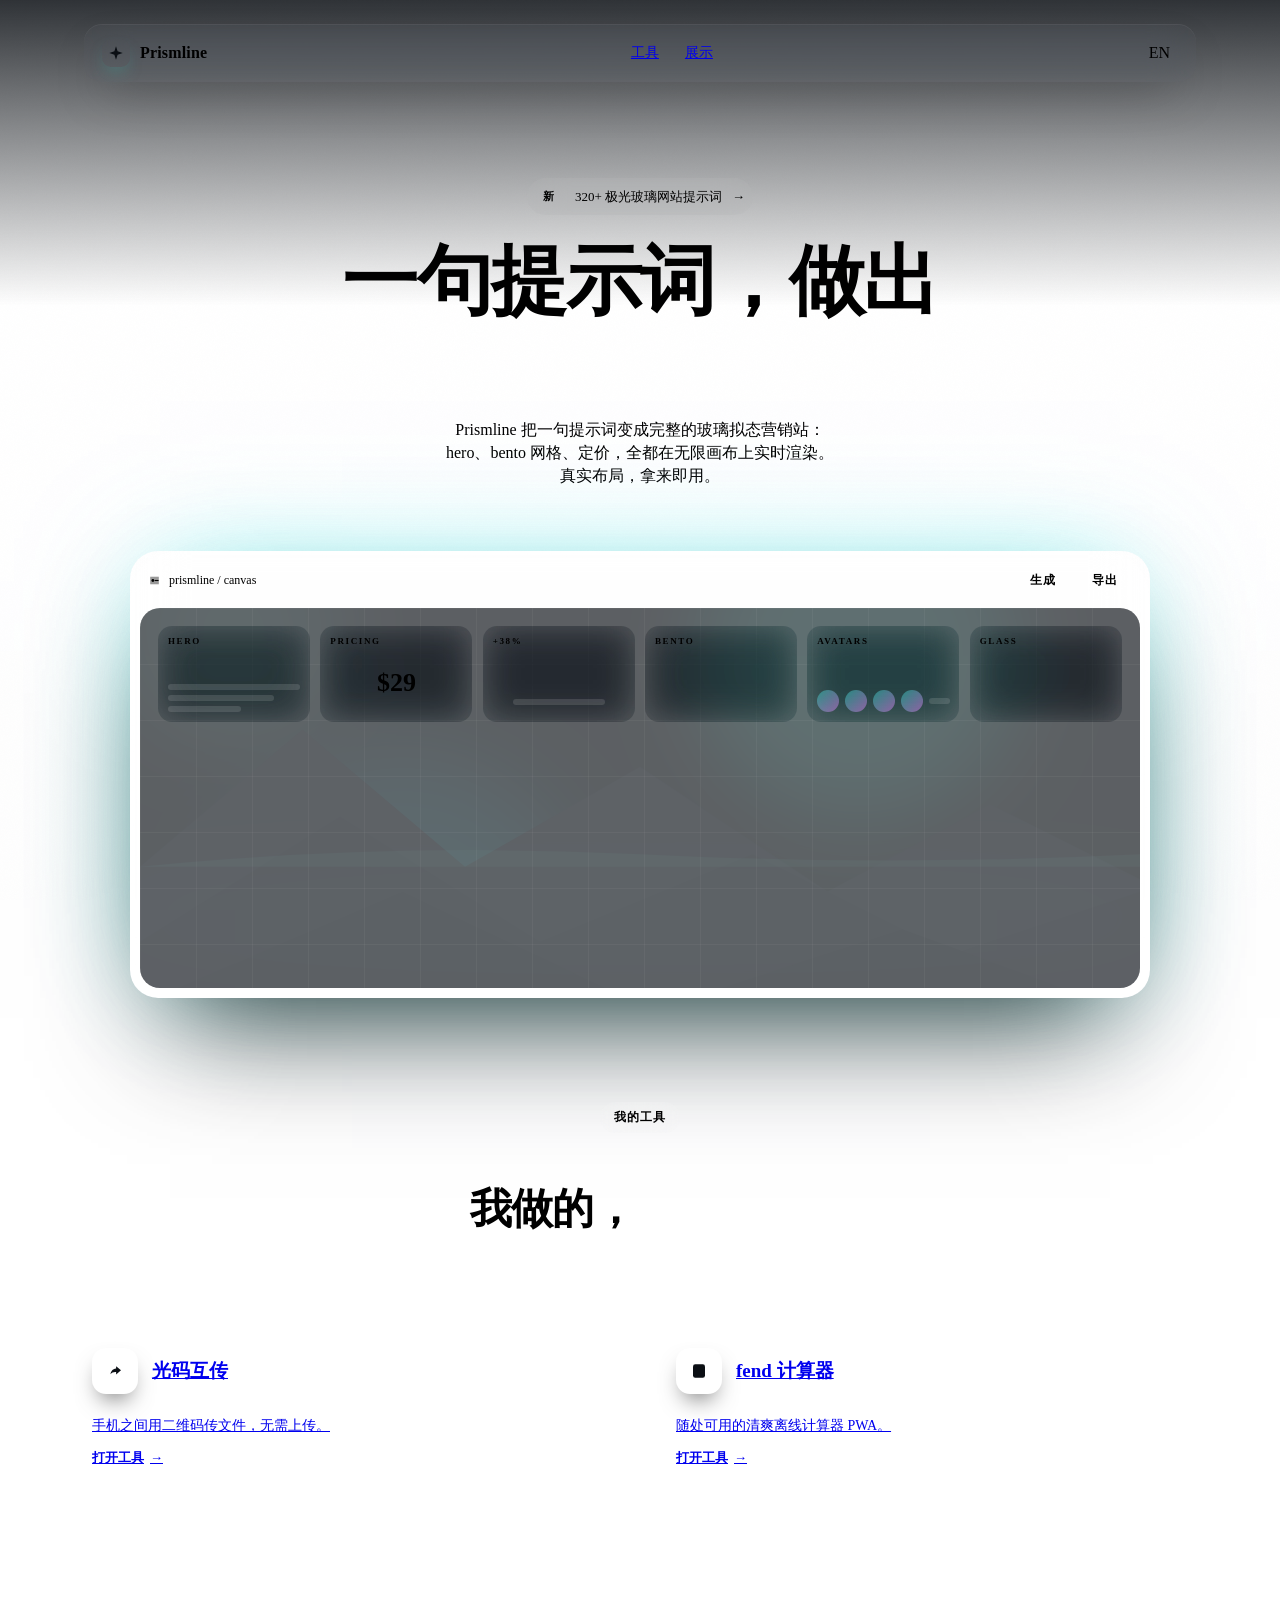
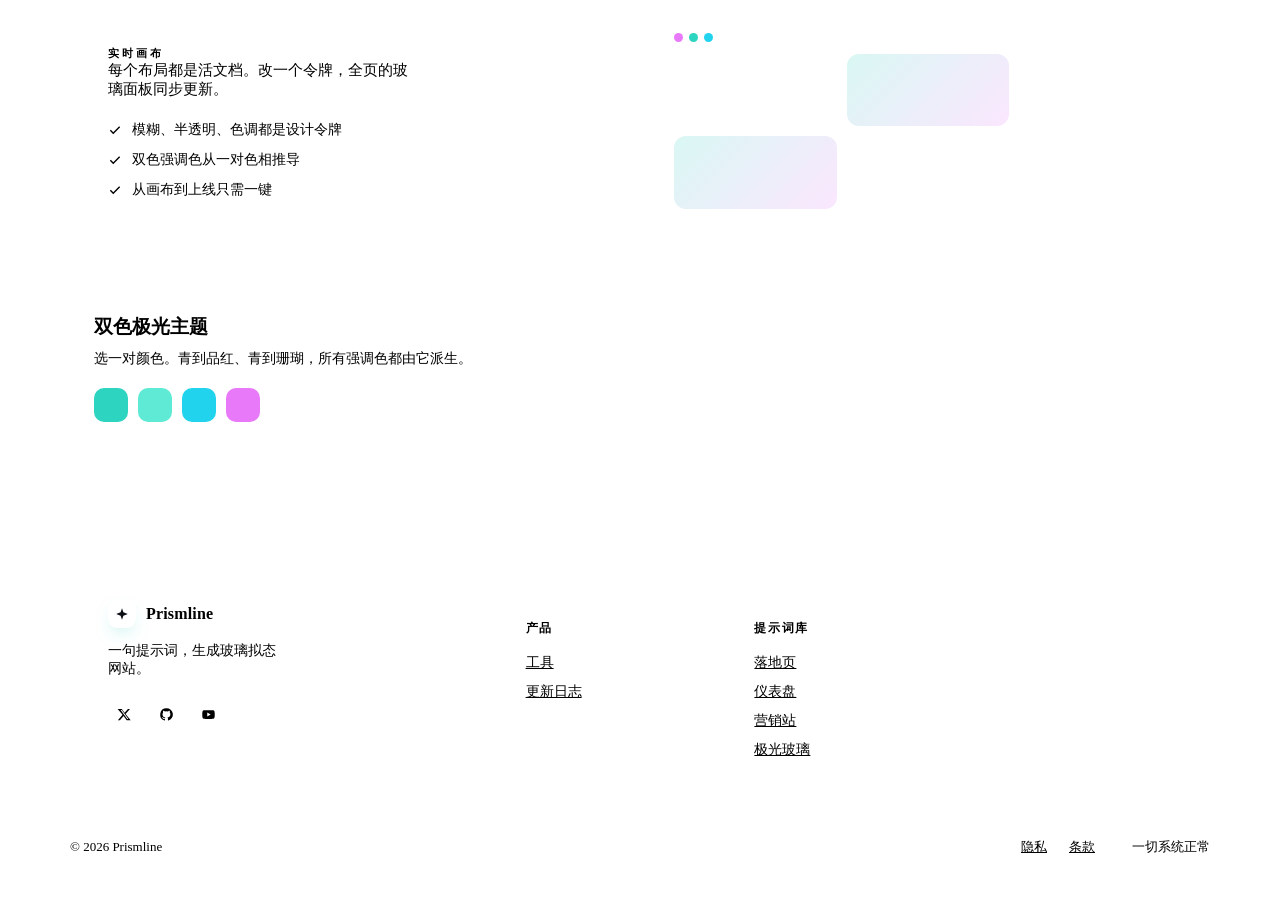
==== index.html @ 40ba6cec "refactor: remove features grid, logo strip, bento headline + 'from idea to deploy' card, footer comp" ====
<!doctype html>
<html lang="zh-CN">
<head>
  <meta charset="utf-8">
  <meta name="viewport" content="width=device-width, initial-scale=1">
  <meta name="description" content="Prismline — a premium dark aurora-glass SaaS marketing site. Ship a SaaS site that looks designed, not generated.">
  <meta name="theme-color" content="#0b0f14">
  <title>Prismline</title>
  <link rel="preconnect" href="https://fonts.googleapis.com">
  <link rel="preconnect" href="https://fonts.gstatic.com" crossorigin>
  <link href="https://fonts.googleapis.com/css2?family=Space+Grotesk:wght@400..700&family=Inter:wght@400..700&display=swap" rel="stylesheet">
  <link rel="stylesheet" href="style.css">
</head>
<body>
  <!-- 背景层：aurora 光斑 + 网格纹理 + 噪点 + 顶部渐隐 -->
  <div class="bg" aria-hidden="true">
    <div class="blob blob-a"></div>
    <div class="blob blob-b"></div>
    <div class="blob blob-c"></div>
    <div class="blob blob-d"></div>
    <div class="blob blob-e"></div>
    <div class="blob blob-f"></div>
    <div class="grid-tex"></div>
    <div class="noise"></div>
    <div class="vignette"></div>
  </div>

  <!-- ============ 顶部导航：悬浮玻璃胶囊 ============ -->
  <header class="nav-wrap">
    <div class="nav">
      <div class="nav-left">
        <span class="logo-tile" aria-hidden="true">
          <svg viewBox="0 0 24 24" width="16" height="16" fill="#0b0f14"><path d="M12 2l2.4 7.2L22 12l-7.6 2.8L12 22l-2.4-7.2L2 12l7.6-2.8z"/></svg>
        </span>
        <span class="wordmark">Prismline</span>
      </div>
      <nav class="nav-links" aria-label="Primary">
        <a href="#tools" data-i18n="nav.tools">Tools</a>
        <a href="#bento" data-i18n="nav.showcase">Showcase</a>
      </nav>
      <div class="nav-right">
        <button type="button" class="lang-btn" id="lang-btn" aria-label="Switch language">中文</button>
      </div>
    </div>
  </header>

  <main>
    <!-- ============ Hero ============ -->
    <section class="hero">
      <div class="badge">
        <span class="badge-new" data-i18n="hero.badgeNew">NEW</span>
        <span class="badge-text" data-i18n="hero.badgeText">320+ aurora-glass website prompts</span>
        <span class="badge-arrow">→</span>
      </div>
      <h1>
        <span data-i18n="hero.line1">Ship a SaaS site that</span>
        <span class="duo-text" data-i18n="hero.line2">looks designed, not generated</span>
      </h1>
      <p class="subhead">
        <span data-i18n="hero.sub1">Prismline turns one prompt into a full glassmorphic marketing site:</span>
        <span data-i18n="hero.sub2">hero, bento grid, pricing, and all, rendered live on an infinite canvas.</span>
        <span data-i18n="hero.sub3">Real layouts, ready to ship.</span>
      </p>
      <!-- Floating dashboard mockup -->
      <div class="mockup gradient-ring">
        <div class="mockup-bar">
          <span class="mockup-path">
            <svg viewBox="0 0 24 24" width="13" height="13" fill="currentColor" aria-hidden="true"><path d="M4 5h16v14H4z" opacity="0.4"/><circle cx="9" cy="12" r="2.6"/><path d="M12.5 12h7" stroke="currentColor" stroke-width="2"/></svg>
            prismline / canvas
          </span>
          <div class="mockup-actions">
            <span class="chip" data-i18n="mockup.generate">Generate</span>
            <span class="chip chip-accent" data-i18n="mockup.export">Export</span>
          </div>
        </div>
        <div class="mockup-canvas">
          <img id="canvas-img" src="assets/img/aurora-1.svg" alt="" aria-hidden="true">
          <div class="canvas-grid" aria-hidden="true"></div>
          <div class="tiles">
            <div class="tile"><span class="tile-tag">HERO</span><div class="tile-skel"><i></i><i></i><i></i></div></div>
            <div class="tile"><span class="tile-tag">PRICING</span><div class="tile-skel duo">$29</div></div>
            <div class="tile"><span class="tile-tag">+38%</span><div class="tile-skel metric"><b>+38%</b><i></i></div></div>
            <div class="tile"><span class="tile-tag">BENTO</span><div class="tile-skel bento"><i></i><i></i><i></i><i></i></div></div>
            <div class="tile tile-wide"><span class="tile-tag">AVATARS</span><div class="tile-skel avatars"><i></i><i></i><i></i><i></i><b></b></div></div>
            <div class="tile"><span class="tile-tag">GLASS</span><div class="tile-skel glass-chip"><i></i></div></div>
          </div>
        </div>
      </div>
    </section>

    <!-- ============ 我的工具 ============ -->
    <section class="tools" id="tools">
      <div class="section-head">
        <span class="chip chip-eyebrow" data-i18n="tools.badge">MY TOOLS</span>
        <h2><span data-i18n="tools.title">Made by me,</span> <span class="duo-text" data-i18n="tools.titleAccent">free to use</span></h2>
      </div>
      <div class="tool-grid">
        <a class="tool-card gradient-ring" href="https://tatsuhiroc.github.io/optical-transfer-pwa/" target="_blank" rel="noopener">
          <div class="tool-row">
            <span class="tool-icon tx" aria-hidden="true"><svg viewBox="0 0 24 24" width="18" height="18" fill="#0b0f14"><path d="M13.5 8.5v-3L20 11l-6.5 5.5v-3.2c-3.4-.3-5.8.8-7.5 3 .4-3.6 2.6-7.3 7.5-7.8z"/></svg></span>
            <h3 data-i18n="tool.tx.name">Optical Transfer</h3>
          </div>
          <p data-i18n="tool.tx.desc">Send files between phones via QR codes, no upload needed.</p>
          <span class="tool-link" data-i18n="tool.tx.link">Open the tool</span>
        </a>
        <a class="tool-card gradient-ring" href="https://tatsuhiroc.github.io/fend-offline/" target="_blank" rel="noopener">
          <div class="tool-row">
            <span class="tool-icon t2" aria-hidden="true"><svg viewBox="0 0 24 24" width="18" height="18" fill="#0b0f14"><rect x="4" y="3" width="16" height="18" rx="3"/><path d="M8 7h8M8 11h8M8 15h5"/></svg></span>
            <h3 data-i18n="tool.fend.name">fend Calculator</h3>
          </div>
          <p data-i18n="tool.fend.desc">A clean offline calculator PWA that works everywhere.</p>
          <span class="tool-link" data-i18n="tool.fend.link">Open the tool</span>
        </a>
        <!-- 预留工具位：复制 .tool-card 结构即可追加第 3、4 个工具 -->
      </div>
    </section>

    <!-- ============ Bento showcase ============ -->
    <section class="bento" id="bento">
      <div class="bento-main">
        <div class="bento-left">
          <span class="eyebrow" data-i18n="bento.eyebrow">Live canvas</span>
          <p data-i18n="bento.desc">Every layout is a living document. Edit a token, watch every glass panel across the page update in real time.</p>
          <ul class="check-list">
            <li><svg viewBox="0 0 24 24" width="14" height="14" fill="none" stroke="currentColor" stroke-width="2.4"><path d="M4 12.5l5 5L20 6.5"/></svg><span data-i18n="bento.c1">Frost, blur, and tint as design tokens</span></li>
            <li><svg viewBox="0 0 24 24" width="14" height="14" fill="none" stroke="currentColor" stroke-width="2.4"><path d="M4 12.5l5 5L20 6.5"/></svg><span data-i18n="bento.c2">Duotone accents derived from one hue pair</span></li>
            <li><svg viewBox="0 0 24 24" width="14" height="14" fill="none" stroke="currentColor" stroke-width="2.4"><path d="M4 12.5l5 5L20 6.5"/></svg><span data-i18n="bento.c3">One click from canvas to production</span></li>
          </ul>
        </div>
        <div class="bento-mini glass-strong">
          <div class="mini-bar"><span class="mini-dot" style="background:#e879f9"></span><span class="mini-dot" style="background:#2dd4bf"></span><span class="mini-dot" style="background:#22d3ee"></span></div>
          <div class="mini-grid">
            <div class="mini-tile"></div><div class="mini-tile duo-mini"></div><div class="mini-tile"></div>
            <div class="mini-tile duo-mini"></div><div class="mini-tile"></div><div class="mini-tile"></div>
          </div>
        </div>
      </div>
      <div class="bento-row">
        <div class="bento-card">
          <div class="b-card-glow g-a" aria-hidden="true"></div>
          <h4 data-i18n="bento.t1t">Duotone aurora themes</h4>
          <p data-i18n="bento.t1d">Pick a pair. Aqua to magenta, cyan to coral: every accent re-derives from it.</p>
          <div class="swatches" aria-hidden="true"><i style="background:#2dd4bf"></i><i style="background:#5eead4"></i><i style="background:#22d3ee"></i><i style="background:#e879f9"></i></div>
        </div>
      </div>
    </section>

  </main>

  <!-- ============ Footer ============ -->
  <footer class="site-footer">
    <div class="footer-grid">
      <div class="f-brand">
        <div class="f-brand-row">
          <span class="logo-tile" aria-hidden="true">
            <svg viewBox="0 0 24 24" width="14" height="14" fill="#0b0f14"><path d="M12 2l2.4 7.2L22 12l-7.6 2.8L12 22l-2.4-7.2L2 12l7.6-2.8z"/></svg>
          </span>
          <span class="wordmark">Prismline</span>
        </div>
        <p data-i18n="footer.desc">Glassmorphic sites, generated from a single prompt.</p>
        <div class="f-social" aria-label="Social">
          <a href="#" aria-label="X"><svg viewBox="0 0 24 24" width="15" height="15" fill="currentColor"><path d="M17.5 3h3.2l-7 8 8.2 10h-6.4l-5-6.6L4.6 21H1.4l7.5-8.6L1 3h6.6l4.5 6zM16.4 19.2h1.8L7.7 4.7H5.8z"/></svg></a>
          <a href="#" aria-label="GitHub"><svg viewBox="0 0 24 24" width="15" height="15" fill="currentColor"><path d="M12 2a10 10 0 0 0-3.2 19.5c.5.1.7-.2.7-.5v-1.8c-2.8.6-3.4-1.2-3.4-1.2-.5-1.2-1.1-1.5-1.1-1.5-.9-.6.1-.6.1-.6 1 .1 1.5 1 1.5 1 .9 1.6 2.4 1.1 3 .9.1-.7.4-1.1.6-1.4-2.2-.3-4.6-1.1-4.6-5 0-1.1.4-2 1-2.7-.1-.2-.4-1.2.1-2.6 0 0 .8-.3 2.7 1a9.4 9.4 0 0 1 5 0c1.9-1.3 2.7-1 2.7-1 .5 1.4.2 2.4.1 2.6.6.7 1 1.6 1 2.7 0 3.9-2.4 4.7-4.6 5 .4.3.7.9.7 1.9v2.8c0 .3.2.6.7.5A10 10 0 0 0 12 2z"/></svg></a>
          <a href="#" aria-label="YouTube"><svg viewBox="0 0 24 24" width="15" height="15" fill="currentColor"><path d="M21.6 7.2a2.6 2.6 0 0 0-1.8-1.9C18.2 5 12 5 12 5s-6.2 0-7.8.3A2.6 2.6 0 0 0 2.4 7.2 27 27 0 0 0 2 12c0 1.6.1 3.2.4 4.8a2.6 2.6 0 0 0 1.8 1.9c1.6.3 7.8.3 7.8.3s6.2 0 7.8-.3a2.6 2.6 0 0 0 1.8-1.9c.3-1.6.4-3.2.4-4.8s-.1-3.2-.4-4.8zM10 15.2V8.8l5.5 3.2z"/></svg></a>
        </div>
      </div>
      <div class="f-col">
        <h5 data-i18n="footer.p1">Product</h5>
        <a href="#tools" data-i18n="footer.p1c">Tools</a>
        <a href="#" data-i18n="footer.p1d">Changelog</a>
      </div>
      <div class="f-col">
        <h5 data-i18n="footer.p2">Library</h5>
        <a href="#" data-i18n="footer.p2a">Landing pages</a>
        <a href="#" data-i18n="footer.p2b">Dashboards</a>
        <a href="#" data-i18n="footer.p2c">Marketing sites</a>
        <a href="#" data-i18n="footer.p2d">Aurora glass</a>
      </div>
    </div>
    <div class="footer-bottom">
      <span data-i18n="footer.copy">© 2026 Prismline, Inc.</span>
      <div class="f-legal">
        <a href="#" data-i18n="footer.legal1">Privacy</a>
        <a href="#" data-i18n="footer.legal2">Terms</a>
        <span class="status"><i aria-hidden="true"></i><span data-i18n="footer.status">All systems normal</span></span>
      </div>
    </div>
  </footer>

  <script src="main.js"></script>
</body>
</html>
---- style.css ----
main, .site-footer { max-width: 1152px; margin: 0 auto; padding: 0 24px; }

/* ---------- background layers ---------- */
.bg {
  position: fixed;
  inset: 0;
  z-index: -2;
  overflow: hidden;
  background: var(--bg);
}
.blob {
  position: absolute;
  border-radius: 50%;
  filter: blur(90px);
  transition: background 0.8s ease;
}

.grid-tex {
  position: absolute;
  inset: 0;
  background-image:
    linear-gradient(rgba(255, 255, 255, 0.04) 1px, transparent 1px),
    linear-gradient(90deg, rgba(255, 255, 255, 0.04) 1px, transparent 1px);
  background-size: 56px 56px;
  -webkit-mask-image: radial-gradient(ellipse 90% 70% at 50% 0%, #000 25%, transparent 78%);
  mask-image: radial-gradient(ellipse 90% 70% at 50% 0%, #000 25%, transparent 78%);
}
.noise {
  position: absolute;
  inset: 0;
  opacity: 0.035;
  background-image: url("data:image/svg+xml,%3Csvg xmlns='http://www.w3.org/2000/svg' width='240' height='240'%3E%3Cfilter id='n'%3E%3CfeTurbulence type='fractalNoise' baseFrequency='0.9' numOctaves='2'/%3E%3C/filter%3E%3Crect width='240' height='240' filter='url(%23n)' opacity='0.6'/%3E%3C/svg%3E");
}
.vignette {
  position: absolute;
  inset: 0;
  background: linear-gradient(180deg, rgba(11, 15, 20, 0.85), transparent 34%);
}

/* ---------- shared: glass / duo-text / buttons / chips / ring ---------- */
.glass {
  background: var(--glass-bg);
  backdrop-filter: blur(18px) saturate(140%);
  -webkit-backdrop-filter: blur(18px) saturate(140%);
  border: 1px solid var(--line);
}
.duo-text {
  background: linear-gradient(100deg, var(--aqua) 0%, var(--aqua-soft) 35%, var(--magenta) 100%);
  -webkit-background-clip: text;
  background-clip: text;
  color: transparent;
}

.chip {
  display: inline-flex;
  align-items: center;
  gap: 6px;
  font-family: var(--font-display);
  font-size: 12px;
  font-weight: 600;
  letter-spacing: 0.08em;
  color: var(--white-65);
  padding: 7px 14px;
  border-radius: 99px;
  background: var(--glass-bg);
  backdrop-filter: blur(18px) saturate(140%);
  -webkit-backdrop-filter: blur(18px) saturate(140%);
  border: 1px solid var(--line);
  white-space: nowrap;
}

.eyebrow {
  font-family: var(--font-display);
  font-size: 11px;
  font-weight: 600;
  letter-spacing: 0.26em;
  text-transform: uppercase;
  color: var(--white-35);
  margin: 0 0 12px;
}

/* ---------- sticky pill nav ---------- */
.nav-wrap {
  position: sticky;
  top: 0;
  z-index: 50;
  display: flex;
  justify-content: center;
  padding: 16px 24px 0;
}
.nav {
  width: min(1080px, 100%);
  height: 58px;
  display: flex;
  align-items: center;
  justify-content: space-between;
  gap: 18px;
  padding: 0 14px 0 18px;
  border-radius: 18px;
  background: var(--glass-bg);
  backdrop-filter: blur(20px) saturate(150%);
  -webkit-backdrop-filter: blur(20px) saturate(150%);
  border: 1px solid var(--line);
  box-shadow: 0 20px 50px -24px rgba(0, 0, 0, 0.7), 0 1px 0 rgba(255, 255, 255, 0.06) inset;
}
.nav-left { display: flex; align-items: center; gap: 10px; }
.logo-tile {
  width: 28px;
  height: 28px;
  border-radius: 9px;
  display: inline-flex;
  align-items: center;
  justify-content: center;
  background: linear-gradient(135deg, var(--aqua), var(--magenta));
  box-shadow: 0 8px 18px -8px rgba(45, 212, 191, 0.6);
  flex: none;
}
.wordmark { font-family: var(--font-display); font-weight: 600; font-size: 16px; letter-spacing: 0.01em; }
.nav-links {
  display: flex;
  gap: 26px;
  font-size: 14px;
  color: var(--white-65);
}
.nav-links a { transition: color 0.15s ease; }
.nav-links a:hover { color: #fff; }
.nav-right { display: flex; align-items: center; gap: 16px; }
.signin { font-size: 14px; color: var(--white-65); transition: color 0.15s ease; }
.lang-btn {
  font: 600 12px/1 var(--font-display);
  padding: 7px 12px;
  border-radius: 99px;
  border: 1px solid var(--line);
  background: var(--glass-strong-bg);
  backdrop-filter: blur(18px) saturate(140%);
  -webkit-backdrop-filter: blur(18px) saturate(140%);
  color: var(--white-80);
  cursor: pointer;
  transition: border-color 0.15s ease, transform 0.15s ease;
}
.lang-btn:hover { border-color: var(--line-strong); transform: translateY(-1px); }

/* ---------- hero ---------- */
.hero {
  padding: 96px 0 0;
  display: flex;
  flex-direction: column;
  align-items: center;
  text-align: center;
}
.badge {
  display: inline-flex;
  align-items: center;
  gap: 10px;
  padding: 6px 8px 6px 6px;
  border-radius: 99px;
  background: var(--glass-bg);
  backdrop-filter: blur(18px) saturate(140%);
  -webkit-backdrop-filter: blur(18px) saturate(140%);
  border: 1px solid var(--line);
  font-size: 13px;
  color: var(--white-65);
}
.badge-new {
  font-family: var(--font-display);
  font-size: 11px;
  font-weight: 700;
  letter-spacing: 0.1em;
  padding: 5px 10px;
  border-radius: 99px;
  background: linear-gradient(135deg, var(--aqua), var(--cyan));
  color: var(--bg);
}
.badge-text { color: var(--white-65); }
.badge-arrow { color: var(--white-45); }
.hero h1 {
  margin: 28px 0 0;
  font-size: 76px;
  font-weight: 700;
  line-height: 1.02;
  letter-spacing: -0.02em;
  display: flex;
  flex-direction: column;
}
.subhead {
  margin: 22px 0 0;
  max-width: 560px;
  font-size: 16px;
  color: var(--white-55);
  display: flex;
  flex-direction: column;
  gap: 2px;
}
.hero-cta {
  margin: 34px 0 0;
  display: flex;
  gap: 14px;
}

/* floating dashboard mockup */
.mockup {
  margin: 64px auto 0;
  width: min(1000px, 100%);
  border-radius: 28px;
  padding: 10px;
  background: var(--glass-strong-bg);
  backdrop-filter: blur(26px) saturate(150%);
  -webkit-backdrop-filter: blur(26px) saturate(150%);
  border: 1px solid var(--line-strong);
  box-shadow:
    0 60px 120px -40px rgba(0, 0, 0, 0.8),
    0 0 120px -30px var(--aurora-a),
    0 0 90px -40px var(--aurora-b);
  text-align: left;
}
.mockup-bar {
  display: flex;
  align-items: center;
  justify-content: space-between;
  padding: 4px 8px 12px;
}
.mockup-path {
  display: inline-flex;
  align-items: center;
  gap: 8px;
  font-family: var(--font-display);
  font-size: 12px;
  color: var(--white-45);
}
.mockup-actions { display: flex; gap: 8px; }
.mockup-canvas {
  position: relative;
  border-radius: 20px;
  overflow: hidden;
  min-height: 380px;
  border: 1px solid var(--line);
  background: rgba(11, 15, 20, 0.6);
}
.mockup-canvas > img {
  position: absolute;
  inset: 0;
  width: 100%;
  height: 100%;
  object-fit: cover;
  opacity: 0.16;
  transition: opacity 0.6s ease;
}
.canvas-grid {
  position: absolute;
  inset: 0;
  background-image:
    linear-gradient(rgba(255, 255, 255, 0.045) 1px, transparent 1px),
    linear-gradient(90deg, rgba(255, 255, 255, 0.045) 1px, transparent 1px);
  background-size: 56px 56px;
}
.tiles {
  position: relative;
  display: grid;
  grid-template-columns: repeat(6, 1fr);
  grid-auto-rows: 96px;
  gap: 10px;
  padding: 18px;
}
.tile {
  background: var(--glass-bg);
  backdrop-filter: blur(18px) saturate(140%);
  -webkit-backdrop-filter: blur(18px) saturate(140%);
  border: 1px solid var(--line);
  border-radius: 14px;
  padding: 10px;
  display: flex;
  flex-direction: column;
  gap: 8px;
}
.tile-tag {
  font-family: var(--font-display);
  font-size: 9px;
  font-weight: 700;
  letter-spacing: 0.18em;
  color: var(--aqua);
}
.tile-skel { flex: 1; display: flex; flex-direction: column; gap: 5px; justify-content: flex-end; }
.tile-skel i { display: block; height: 6px; border-radius: 3px; background: rgba(255, 255, 255, 0.12); }
.tile-skel i:nth-child(2) { width: 80%; }
.tile-skel i:nth-child(3) { width: 55%; }
.tile-skel.duo {
  font-family: var(--font-display);
  font-weight: 700;
  font-size: 26px;
  justify-content: center;
  align-items: center;
}
.tile-skel.metric { justify-content: center; align-items: center; gap: 8px; }
.tile-skel.metric b {
  font-family: var(--font-display);
  font-size: 26px;
  font-weight: 700;
  background: linear-gradient(100deg, var(--aqua), var(--magenta));
  -webkit-background-clip: text;
  background-clip: text;
  color: transparent;
}
.tile-skel.metric i { width: 70%; height: 6px; border-radius: 3px; background: rgba(255, 255, 255, 0.12); }
.tile-skel.bento { display: grid; grid-template-columns: 1fr 1fr; grid-template-rows: 1fr 1fr; gap: 5px; }
.tile-skel.bento i { width: 100%; height: 100%; }
.tile-skel.avatars { flex-direction: row; align-items: flex-end; gap: 6px; }
.tile-skel.avatars i {
  width: 22px;
  height: 22px;
  border-radius: 50%;
  background: linear-gradient(135deg, rgba(45, 212, 191, 0.5), rgba(232, 121, 249, 0.5));
}
.tile-skel.avatars b { flex: 1; height: 6px; border-radius: 3px; background: rgba(255, 255, 255, 0.12); margin-bottom: 8px; }
.tile-skel.glass-chip { justify-content: center; align-items: center; }
.tile-skel.glass-chip i {
  width: 60%;
  height: 18px;
  border-radius: 99px;
  background: var(--glass-strong-bg);
  border: 1px solid var(--line);
}

/* ---------- logo strip ---------- */
.logo-strip { padding: 88px 0 0; text-align: center; }
.logo-strip .eyebrow { margin-bottom: 26px; }

/* ---------- section heads ---------- */
.section-head {
  display: flex;
  flex-direction: column;
  align-items: center;
  gap: 18px;
  text-align: center;
}
.section-head h2 {
  font-size: 42px;
  font-weight: 700;
  line-height: 1.1;
  letter-spacing: -0.015em;
}
.section-head h2 .duo-text { display: inline; }
.feature-grid {
  margin-top: 44px;
  display: grid;
  grid-template-columns: repeat(3, 1fr);
  gap: 16px;
}

/* ---------- my tools ---------- */
.tools { padding: 104px 0 0; }
.tool-grid {
  margin-top: 44px;
  display: grid;
  grid-template-columns: repeat(2, 1fr);
  gap: 16px;
}
.tool-card {
  display: flex;
  flex-direction: column;
  gap: 14px;
  padding: 28px;
  border-radius: 22px;
  background: var(--glass-bg);
  backdrop-filter: blur(18px) saturate(140%);
  -webkit-backdrop-filter: blur(18px) saturate(140%);
  border: 1px solid var(--line);
  transition: transform 0.22s ease, border-color 0.22s ease, box-shadow 0.22s ease;
}
.tool-card:hover {
  transform: translateY(-3px);
  border-color: var(--line-strong);
  box-shadow: 0 24px 60px -28px rgba(0, 0, 0, 0.7), 0 0 50px -20px var(--aurora-a);
}
.tool-row { display: flex; align-items: center; gap: 14px; }
.tool-icon {
  width: 46px;
  height: 46px;
  border-radius: 14px;
  display: inline-flex;
  align-items: center;
  justify-content: center;
  flex: none;
  box-shadow: 0 12px 24px -10px rgba(0, 0, 0, 0.7);
}
.tool-icon.tx { background: linear-gradient(135deg, var(--aqua), var(--cyan)); }
.tool-icon.t2 { background: linear-gradient(135deg, var(--magenta), #c084fc); }
.tool-row h3 { font-size: 19px; font-weight: 600; }
.tool-card > p { margin: 0; font-size: 14px; color: var(--white-55); }
.tool-link {
  font-family: var(--font-display);
  font-size: 13px;
  font-weight: 600;
  color: var(--aqua-soft);
  display: inline-flex;
  align-items: center;
  gap: 6px;
}
.tool-link::after { content: "→"; transition: transform 0.18s ease; }
.tool-card:hover .tool-link::after { transform: translateX(3px); }

/* ---------- bento ---------- */
.bento { padding: 104px 0 0; display: flex; flex-direction: column; gap: 16px; }
.bento-main {
  display: grid;
  grid-template-columns: 1fr 1fr;
  gap: 0;
  border-radius: 26px;
  overflow: hidden;
  background: var(--glass-bg);
  backdrop-filter: blur(18px) saturate(140%);
  -webkit-backdrop-filter: blur(18px) saturate(140%);
  border: 1px solid var(--line);
}
.bento-left { padding: 44px; }
.bento-left h3 { font-size: 34px; font-weight: 700; letter-spacing: -0.015em; line-height: 1.1; margin-bottom: 16px; }
.bento-left > p { margin: 0 0 22px; font-size: 15px; color: var(--white-55); max-width: 40ch; }
.check-list { list-style: none; margin: 0; padding: 0; display: flex; flex-direction: column; gap: 12px; }
.check-list li {
  display: flex;
  align-items: center;
  gap: 10px;
  font-size: 14px;
  color: var(--white-80);
}
.check-list svg { color: var(--aqua); flex: none; }
.bento-mini {
  margin: 20px;
  border-radius: 18px;
  padding: 14px;
  display: flex;
  flex-direction: column;
  gap: 12px;
}
.mini-bar { display: flex; gap: 6px; }
.mini-dot { width: 9px; height: 9px; border-radius: 50%; }
.mini-grid {
  flex: 1;
  display: grid;
  grid-template-columns: repeat(3, 1fr);
  gap: 10px;
}
.mini-tile {
  border-radius: 12px;
  background: var(--glass-bg);
  border: 1px solid var(--line);
  min-height: 70px;
}
.mini-tile.duo-mini {
  background: linear-gradient(135deg, rgba(45, 212, 191, 0.18), rgba(232, 121, 249, 0.18));
  border-color: rgba(45, 212, 191, 0.3);
}
.bento-row { display: grid; grid-template-columns: 1fr; gap: 16px; }
.bento-card {
  position: relative;
  overflow: hidden;
  padding: 30px;
  border-radius: 24px;
  background: var(--glass-bg);
  backdrop-filter: blur(18px) saturate(140%);
  -webkit-backdrop-filter: blur(18px) saturate(140%);
  border: 1px solid var(--line);
}
.bento-card h4 { font-size: 19px; font-weight: 600; margin-bottom: 10px; }
.bento-card p { margin: 0 0 20px; font-size: 14px; color: var(--white-55); }
.b-card-glow {
  position: absolute;
  top: -70px;
  right: -70px;
  width: 220px;
  height: 220px;
  border-radius: 50%;
  filter: blur(60px);
  pointer-events: none;
}
.swatches { display: flex; gap: 10px; }
.swatches i { width: 34px; height: 34px; border-radius: 10px; border: 1px solid var(--line); }
.plan-grid {
  margin-top: 44px;
  display: grid;
  grid-template-columns: repeat(3, 1fr);
  gap: 16px;
  align-items: stretch;
}
.price b { font-family: var(--font-display); font-size: 44px; font-weight: 700; letter-spacing: -0.02em; }
.plan-featured {
  background: var(--glass-strong-bg);
  backdrop-filter: blur(26px) saturate(150%);
  -webkit-backdrop-filter: blur(26px) saturate(150%);
  border-color: var(--line-strong);
  transform: scale(1.02);
  box-shadow: 0 40px 90px -40px rgba(0, 0, 0, 0.8);
}
.cta-band {
  position: relative;
  overflow: hidden;
  border-radius: 32px;
  padding: 72px 56px;
  text-align: center;
  background: var(--glass-strong-bg);
  backdrop-filter: blur(26px) saturate(150%);
  -webkit-backdrop-filter: blur(26px) saturate(150%);
  border: 1px solid var(--line-strong);
}
.cta-btns { margin-top: 34px; display: flex; justify-content: center; gap: 14px; }

/* ---------- footer ---------- */
.site-footer { padding-top: 104px; padding-bottom: 40px; }
.footer-grid {
  display: grid;
  grid-template-columns: 2fr 1fr 1fr 1fr;
  gap: 40px;
  padding: 44px 44px 36px;
  border-radius: 28px;
  background: var(--glass-bg);
  backdrop-filter: blur(18px) saturate(140%);
  -webkit-backdrop-filter: blur(18px) saturate(140%);
  border: 1px solid var(--line);
}
.f-brand-row { display: flex; align-items: center; gap: 10px; margin-bottom: 14px; }
.f-brand p { margin: 0 0 20px; font-size: 13.5px; color: var(--white-55); max-width: 26ch; }
.f-social { display: flex; gap: 10px; }
.f-social a {
  width: 32px;
  height: 32px;
  border-radius: 9px;
  display: inline-flex;
  align-items: center;
  justify-content: center;
  color: var(--white-55);
  background: var(--glass-strong-bg);
  border: 1px solid var(--line);
  transition: color 0.15s ease, border-color 0.15s ease;
}
.f-social a:hover { color: var(--ink); border-color: var(--line-strong); }
.f-col { display: flex; flex-direction: column; gap: 11px; }
.f-col h5 {
  font-size: 12px;
  font-weight: 600;
  letter-spacing: 0.14em;
  text-transform: uppercase;
  color: var(--white-45);
  margin-bottom: 6px;
}
.f-col a { font-size: 14px; color: var(--white-65); transition: color 0.15s ease; }
.f-col a:hover { color: #fff; }
.footer-bottom {
  display: flex;
  align-items: center;
  justify-content: space-between;
  margin-top: 22px;
  padding: 20px 6px 0;
  border-top: 1px solid rgba(255, 255, 255, 0.07);
  font-size: 13px;
  color: var(--white-45);
}
.f-legal { display: flex; align-items: center; gap: 22px; }
.f-legal a { color: var(--white-45); transition: color 0.15s ease; }
.f-legal a:hover { color: var(--white-80); }
.status { display: inline-flex; align-items: center; gap: 8px; color: var(--white-55); }
.status i {
  width: 7px;
  height: 7px;
  border-radius: 50%;
  background: var(--aqua);
  box-shadow: 0 0 10px var(--aqua);
  animation: pulse 2.4s ease-in-out infinite;
}
@keyframes pulse { }

/* ---------- responsive ---------- */
@media (max-width: 900px) {
  .nav-links { display: none; }
  .feature-grid { grid-template-columns: repeat(2, 1fr); }
  .bento-main { grid-template-columns: 1fr; }
  .bento-row { grid-template-columns: 1fr; }
  .tiles { grid-template-columns: repeat(3, 1fr); }
  .footer-grid { grid-template-columns: 1fr 1fr; }
  .hero h1 { font-size: 56px; }
  .section-head h2 { font-size: 34px; }
}
@media (max-width: 640px) {
  .blob { filter: blur(48px); }
  .hero { padding-top: 64px; }
  .hero h1 { font-size: 44px; }
  .subhead { font-size: 14.5px; }
  .badge-text { max-width: 200px; }
  .nav { padding: 0 12px 0 14px; }
  .tool-grid { grid-template-columns: 1fr; }
  .tiles { grid-template-columns: repeat(2, 1fr); }
  .mockup-canvas { min-height: 300px; }
  .footer-grid { grid-template-columns: 1fr; padding: 32px 28px 28px; }
  .footer-bottom { flex-direction: column; gap: 14px; align-items: flex-start; }
  .f-legal { flex-wrap: wrap; gap: 16px; }
  .bento-left { padding: 30px; }
  .bento-left h3 { font-size: 28px; }
  main, .site-footer { padding: 0 16px; }
}
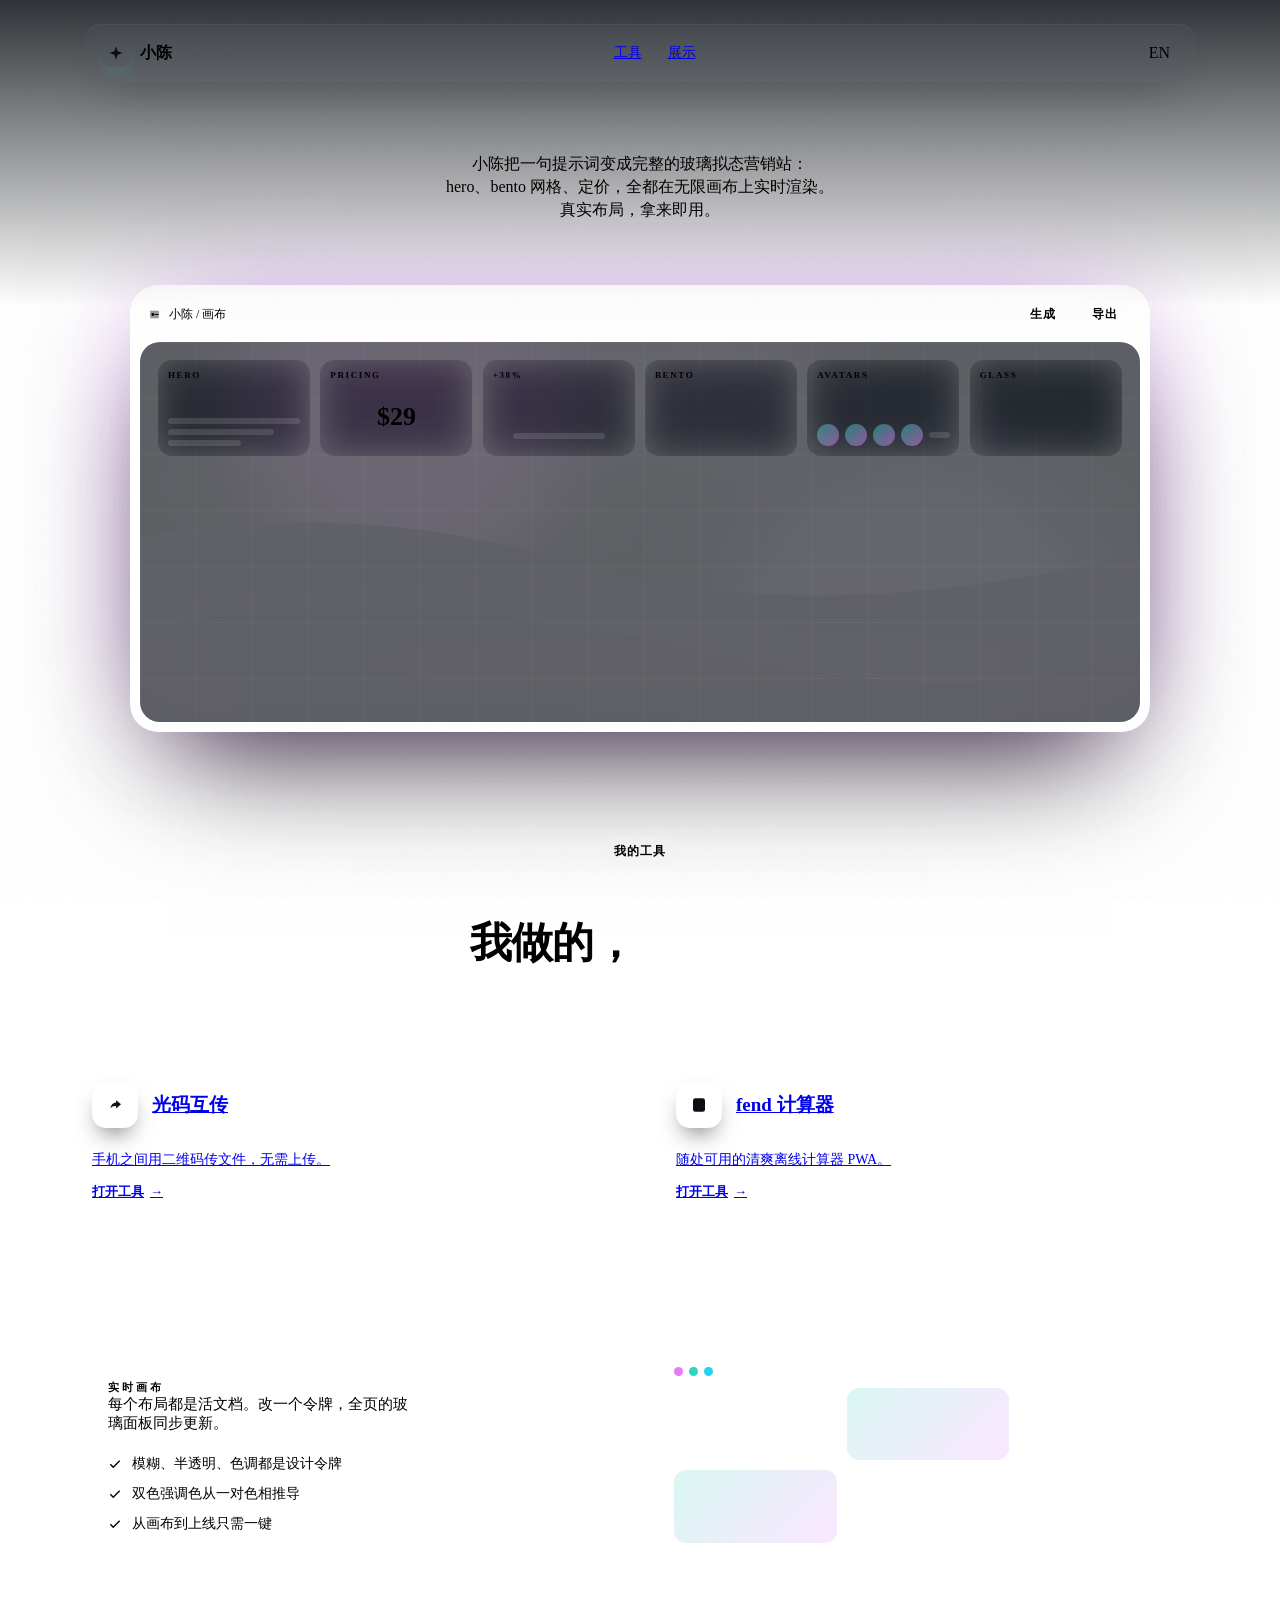
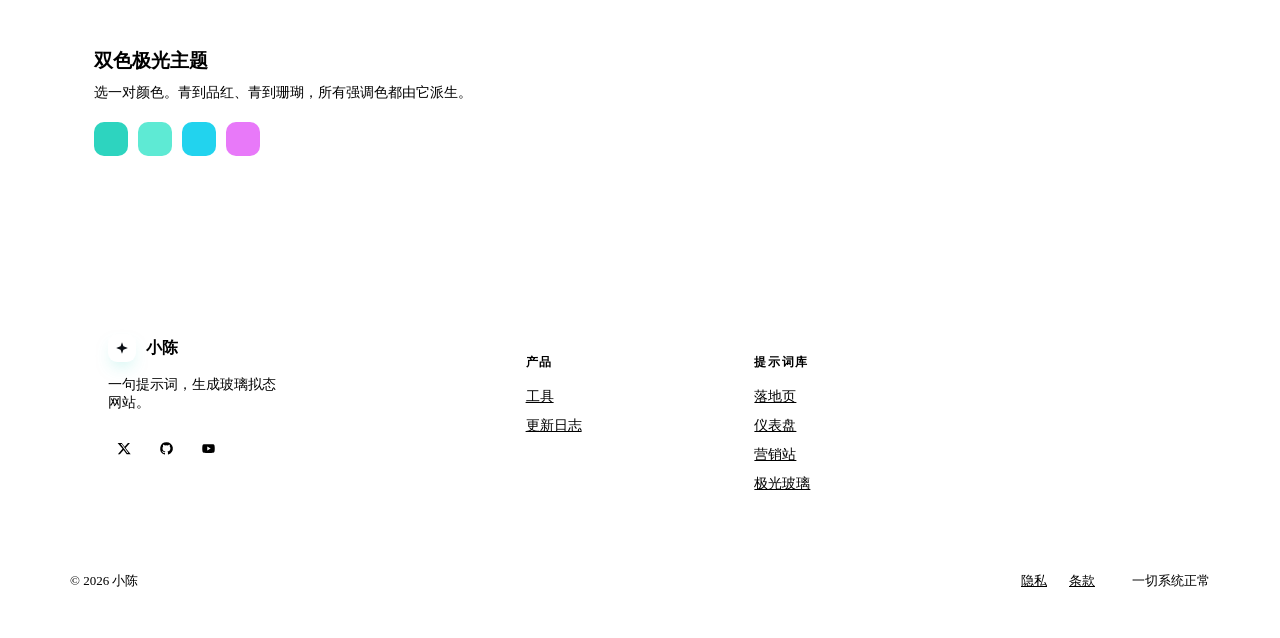
==== commit 27417d95: "refactor: rebrand Prismline to 小陈/Chen (nav, footer, copyright, mockup path, meta); remove hero badg" ====
--- a/index.html
+++ b/index.html
@@ -3,9 +3,9 @@
 <head>
   <meta charset="utf-8">
   <meta name="viewport" content="width=device-width, initial-scale=1">
-  <meta name="description" content="Prismline — a premium dark aurora-glass SaaS marketing site. Ship a SaaS site that looks designed, not generated.">
+  <meta name="description" content="小陈的网站 — 深色极光玻璃个人主页与工具箱。">
   <meta name="theme-color" content="#0b0f14">
-  <title>Prismline</title>
+  <title>小陈</title>
   <link rel="preconnect" href="https://fonts.googleapis.com">
   <link rel="preconnect" href="https://fonts.gstatic.com" crossorigin>
   <link href="https://fonts.googleapis.com/css2?family=Space+Grotesk:wght@400..700&family=Inter:wght@400..700&display=swap" rel="stylesheet">
@@ -32,7 +32,7 @@
         <span class="logo-tile" aria-hidden="true">
           <svg viewBox="0 0 24 24" width="16" height="16" fill="#0b0f14"><path d="M12 2l2.4 7.2L22 12l-7.6 2.8L12 22l-2.4-7.2L2 12l7.6-2.8z"/></svg>
         </span>
-        <span class="wordmark">Prismline</span>
+        <span class="wordmark" data-i18n="brand">小陈</span>
       </div>
       <nav class="nav-links" aria-label="Primary">
         <a href="#tools" data-i18n="nav.tools">Tools</a>
@@ -47,17 +47,8 @@
   <main>
     <!-- ============ Hero ============ -->
     <section class="hero">
-      <div class="badge">
-        <span class="badge-new" data-i18n="hero.badgeNew">NEW</span>
-        <span class="badge-text" data-i18n="hero.badgeText">320+ aurora-glass website prompts</span>
-        <span class="badge-arrow">→</span>
-      </div>
-      <h1>
-        <span data-i18n="hero.line1">Ship a SaaS site that</span>
-        <span class="duo-text" data-i18n="hero.line2">looks designed, not generated</span>
-      </h1>
       <p class="subhead">
-        <span data-i18n="hero.sub1">Prismline turns one prompt into a full glassmorphic marketing site:</span>
+        <span data-i18n="hero.sub1">Chen turns one prompt into a full glassmorphic marketing site:</span>
         <span data-i18n="hero.sub2">hero, bento grid, pricing, and all, rendered live on an infinite canvas.</span>
         <span data-i18n="hero.sub3">Real layouts, ready to ship.</span>
       </p>
@@ -66,7 +57,7 @@
         <div class="mockup-bar">
           <span class="mockup-path">
             <svg viewBox="0 0 24 24" width="13" height="13" fill="currentColor" aria-hidden="true"><path d="M4 5h16v14H4z" opacity="0.4"/><circle cx="9" cy="12" r="2.6"/><path d="M12.5 12h7" stroke="currentColor" stroke-width="2"/></svg>
-            prismline / canvas
+            <span data-i18n="mockup.path">小陈 / 画布</span>
           </span>
           <div class="mockup-actions">
             <span class="chip" data-i18n="mockup.generate">Generate</span>
@@ -155,7 +146,7 @@
           <span class="logo-tile" aria-hidden="true">
             <svg viewBox="0 0 24 24" width="14" height="14" fill="#0b0f14"><path d="M12 2l2.4 7.2L22 12l-7.6 2.8L12 22l-2.4-7.2L2 12l7.6-2.8z"/></svg>
           </span>
-          <span class="wordmark">Prismline</span>
+          <span class="wordmark" data-i18n="brand">小陈</span>
         </div>
         <p data-i18n="footer.desc">Glassmorphic sites, generated from a single prompt.</p>
         <div class="f-social" aria-label="Social">
@@ -178,7 +169,7 @@
       </div>
     </div>
     <div class="footer-bottom">
-      <span data-i18n="footer.copy">© 2026 Prismline, Inc.</span>
+      <span data-i18n="footer.copy">© 2026 小陈</span>
       <div class="f-legal">
         <a href="#" data-i18n="footer.legal1">Privacy</a>
         <a href="#" data-i18n="footer.legal2">Terms</a>
--- a/style.css
+++ b/style.css
@@ -143,48 +143,14 @@
 
 /* ---------- hero ---------- */
 .hero {
-  padding: 96px 0 0;
+  padding: 72px 0 0;
   display: flex;
   flex-direction: column;
   align-items: center;
   text-align: center;
 }
-.badge {
-  display: inline-flex;
-  align-items: center;
-  gap: 10px;
-  padding: 6px 8px 6px 6px;
-  border-radius: 99px;
-  background: var(--glass-bg);
-  backdrop-filter: blur(18px) saturate(140%);
-  -webkit-backdrop-filter: blur(18px) saturate(140%);
-  border: 1px solid var(--line);
-  font-size: 13px;
-  color: var(--white-65);
-}
-.badge-new {
-  font-family: var(--font-display);
-  font-size: 11px;
-  font-weight: 700;
-  letter-spacing: 0.1em;
-  padding: 5px 10px;
-  border-radius: 99px;
-  background: linear-gradient(135deg, var(--aqua), var(--cyan));
-  color: var(--bg);
-}
-.badge-text { color: var(--white-65); }
-.badge-arrow { color: var(--white-45); }
-.hero h1 {
-  margin: 28px 0 0;
-  font-size: 76px;
-  font-weight: 700;
-  line-height: 1.02;
-  letter-spacing: -0.02em;
-  display: flex;
-  flex-direction: column;
-}
 .subhead {
-  margin: 22px 0 0;
+  margin: 0 0 0;
   max-width: 560px;
   font-size: 16px;
   color: var(--white-55);
@@ -576,10 +542,7 @@
   .bento-row { grid-template-columns: 1fr; }
   .tiles { grid-template-columns: repeat(3, 1fr); }
   .footer-grid { grid-template-columns: 1fr 1fr; }
-  .hero h1 { font-size: 56px; }
-  .section-head h2 { font-size: 34px; }
-}
-@media (max-width: 640px) {
+  @media (max-width: 640px) {
   .blob { filter: blur(48px); }
   .hero { padding-top: 64px; }
   .hero h1 { font-size: 44px; }
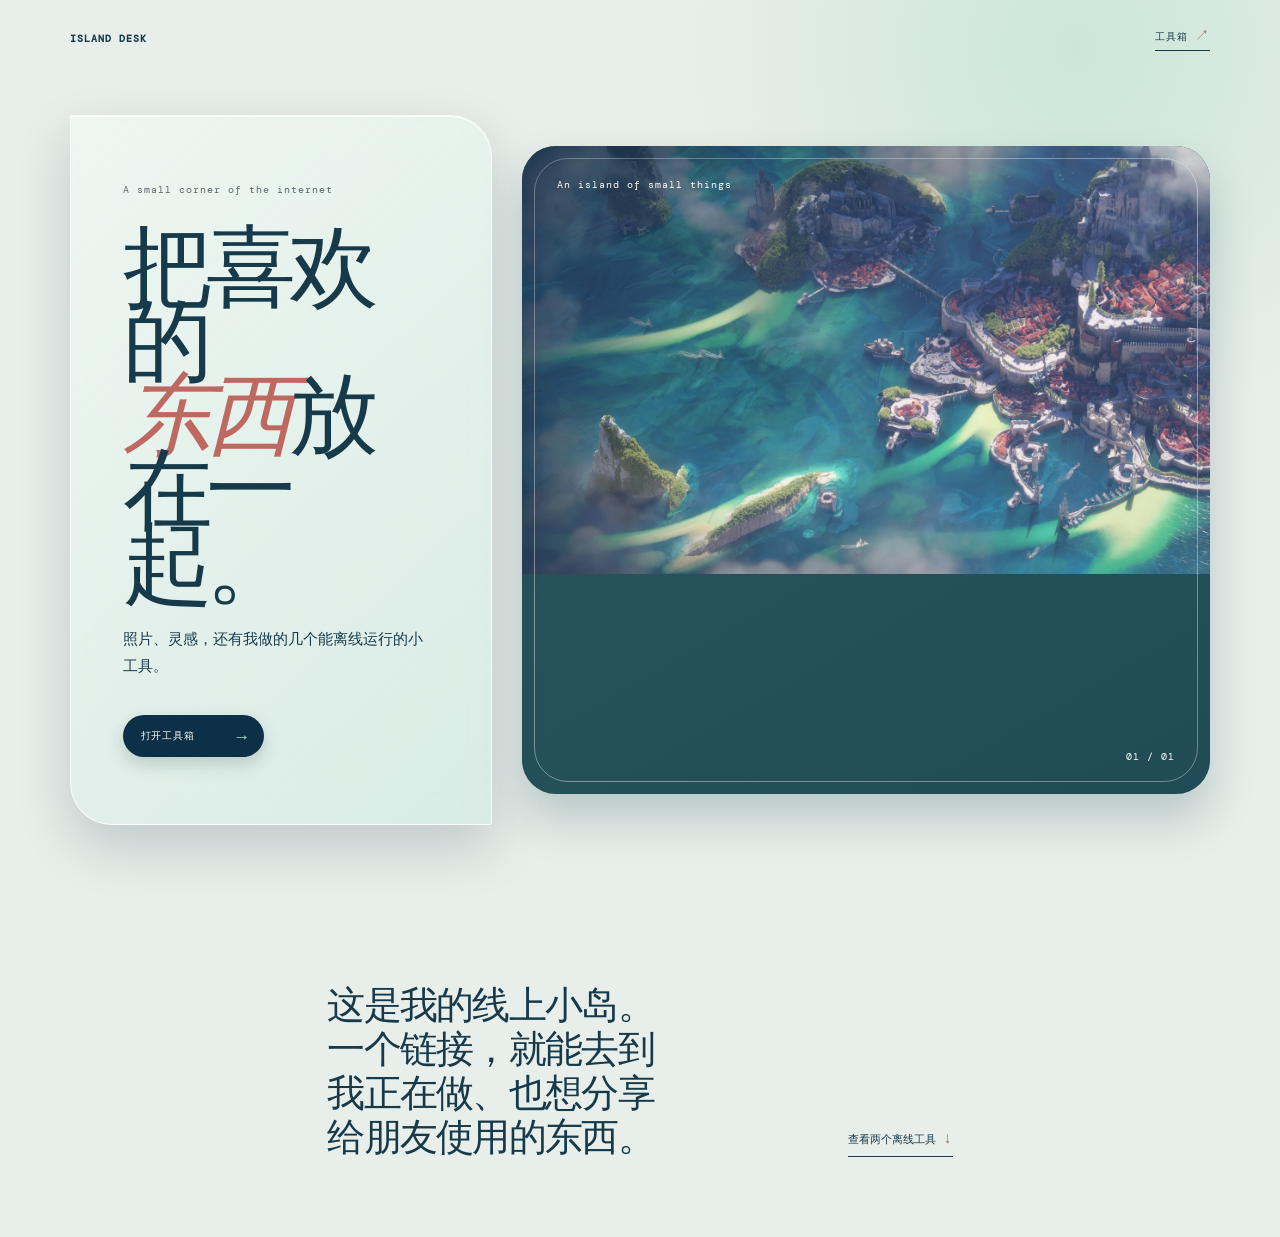
==== commit 2263b023: "feat: adopt the island-desk two-page design (home + toolbox) — paper-style glass cards, Playfair hea" ====
--- a/index.html
+++ b/index.html
@@ -1,183 +1,38 @@
 <!doctype html>
 <html lang="zh-CN">
-<head>
-  <meta charset="utf-8">
-  <meta name="viewport" content="width=device-width, initial-scale=1">
-  <meta name="description" content="小陈的网站 — 深色极光玻璃个人主页与工具箱。">
-  <meta name="theme-color" content="#0b0f14">
-  <title>小陈</title>
-  <link rel="preconnect" href="https://fonts.googleapis.com">
-  <link rel="preconnect" href="https://fonts.gstatic.com" crossorigin>
-  <link href="https://fonts.googleapis.com/css2?family=Space+Grotesk:wght@400..700&family=Inter:wght@400..700&display=swap" rel="stylesheet">
-  <link rel="stylesheet" href="style.css">
-</head>
-<body>
-  <!-- 背景层：aurora 光斑 + 网格纹理 + 噪点 + 顶部渐隐 -->
-  <div class="bg" aria-hidden="true">
-    <div class="blob blob-a"></div>
-    <div class="blob blob-b"></div>
-    <div class="blob blob-c"></div>
-    <div class="blob blob-d"></div>
-    <div class="blob blob-e"></div>
-    <div class="blob blob-f"></div>
-    <div class="grid-tex"></div>
-    <div class="noise"></div>
-    <div class="vignette"></div>
-  </div>
+  <head>
+    <meta charset="UTF-8" />
+    <meta name="viewport" content="width=device-width, initial-scale=1" />
+    <meta name="description" content="一个放照片、灵感与离线小工具的个人角落。" />
+    <title>我的小岛</title>
+    <link rel="stylesheet" href="styles.css" />
+  </head>
+  <body class="home-page">
+    <main class="site-shell">
+      <nav class="topbar" aria-label="主导航">
+        <a class="wordmark" href="index.html" aria-label="回到首页">ISLAND DESK</a>
+        <a class="topbar-link" href="toolbox.html">工具箱 <span aria-hidden="true">↗</span></a>
+      </nav>
 
-  <!-- ============ 顶部导航：悬浮玻璃胶囊 ============ -->
-  <header class="nav-wrap">
-    <div class="nav">
-      <div class="nav-left">
-        <span class="logo-tile" aria-hidden="true">
-          <svg viewBox="0 0 24 24" width="16" height="16" fill="#0b0f14"><path d="M12 2l2.4 7.2L22 12l-7.6 2.8L12 22l-2.4-7.2L2 12l7.6-2.8z"/></svg>
-        </span>
-        <span class="wordmark" data-i18n="brand">小陈</span>
-      </div>
-      <nav class="nav-links" aria-label="Primary">
-        <a href="#tools" data-i18n="nav.tools">Tools</a>
-        <a href="#bento" data-i18n="nav.showcase">Showcase</a>
-      </nav>
-      <div class="nav-right">
-        <button type="button" class="lang-btn" id="lang-btn" aria-label="Switch language">中文</button>
-      </div>
-    </div>
-  </header>
+      <section class="home-hero" aria-labelledby="home-title">
+        <div class="hero-copy glass-panel">
+          <p class="eyebrow">A small corner of the internet</p>
+          <h1 id="home-title">把喜欢的<br /><em>东西</em>放在一起。</h1>
+          <p class="hero-description">照片、灵感，还有我做的几个能离线运行的小工具。</p>
+          <a class="primary-button" href="toolbox.html">打开工具箱 <span aria-hidden="true">→</span></a>
+        </div>
+        <div class="hero-art" role="img" aria-label="夜色和发光月亮的抽象插画">
+          <img src="assets/scan-islands.jpg" alt="雾气缭绕的海上岛屿与城堡" />
+          <span class="art-label top">An island of small things</span>
+          <span class="art-label bottom">01 / 01</span>
+        </div>
+      </section>
 
-  <main>
-    <!-- ============ Hero ============ -->
-    <section class="hero">
-      <p class="subhead">
-        <span data-i18n="hero.sub1">Chen turns one prompt into a full glassmorphic marketing site:</span>
-        <span data-i18n="hero.sub2">hero, bento grid, pricing, and all, rendered live on an infinite canvas.</span>
-        <span data-i18n="hero.sub3">Real layouts, ready to ship.</span>
-      </p>
-      <!-- Floating dashboard mockup -->
-      <div class="mockup gradient-ring">
-        <div class="mockup-bar">
-          <span class="mockup-path">
-            <svg viewBox="0 0 24 24" width="13" height="13" fill="currentColor" aria-hidden="true"><path d="M4 5h16v14H4z" opacity="0.4"/><circle cx="9" cy="12" r="2.6"/><path d="M12.5 12h7" stroke="currentColor" stroke-width="2"/></svg>
-            <span data-i18n="mockup.path">小陈 / 画布</span>
-          </span>
-          <div class="mockup-actions">
-            <span class="chip" data-i18n="mockup.generate">Generate</span>
-            <span class="chip chip-accent" data-i18n="mockup.export">Export</span>
-          </div>
-        </div>
-        <div class="mockup-canvas">
-          <img id="canvas-img" src="assets/img/aurora-1.svg" alt="" aria-hidden="true">
-          <div class="canvas-grid" aria-hidden="true"></div>
-          <div class="tiles">
-            <div class="tile"><span class="tile-tag">HERO</span><div class="tile-skel"><i></i><i></i><i></i></div></div>
-            <div class="tile"><span class="tile-tag">PRICING</span><div class="tile-skel duo">$29</div></div>
-            <div class="tile"><span class="tile-tag">+38%</span><div class="tile-skel metric"><b>+38%</b><i></i></div></div>
-            <div class="tile"><span class="tile-tag">BENTO</span><div class="tile-skel bento"><i></i><i></i><i></i><i></i></div></div>
-            <div class="tile tile-wide"><span class="tile-tag">AVATARS</span><div class="tile-skel avatars"><i></i><i></i><i></i><i></i><b></b></div></div>
-            <div class="tile"><span class="tile-tag">GLASS</span><div class="tile-skel glass-chip"><i></i></div></div>
-          </div>
-        </div>
-      </div>
-    </section>
-
-    <!-- ============ 我的工具 ============ -->
-    <section class="tools" id="tools">
-      <div class="section-head">
-        <span class="chip chip-eyebrow" data-i18n="tools.badge">MY TOOLS</span>
-        <h2><span data-i18n="tools.title">Made by me,</span> <span class="duo-text" data-i18n="tools.titleAccent">free to use</span></h2>
-      </div>
-      <div class="tool-grid">
-        <a class="tool-card gradient-ring" href="https://tatsuhiroc.github.io/optical-transfer-pwa/" target="_blank" rel="noopener">
-          <div class="tool-row">
-            <span class="tool-icon tx" aria-hidden="true"><svg viewBox="0 0 24 24" width="18" height="18" fill="#0b0f14"><path d="M13.5 8.5v-3L20 11l-6.5 5.5v-3.2c-3.4-.3-5.8.8-7.5 3 .4-3.6 2.6-7.3 7.5-7.8z"/></svg></span>
-            <h3 data-i18n="tool.tx.name">Optical Transfer</h3>
-          </div>
-          <p data-i18n="tool.tx.desc">Send files between phones via QR codes, no upload needed.</p>
-          <span class="tool-link" data-i18n="tool.tx.link">Open the tool</span>
-        </a>
-        <a class="tool-card gradient-ring" href="https://tatsuhiroc.github.io/fend-offline/" target="_blank" rel="noopener">
-          <div class="tool-row">
-            <span class="tool-icon t2" aria-hidden="true"><svg viewBox="0 0 24 24" width="18" height="18" fill="#0b0f14"><rect x="4" y="3" width="16" height="18" rx="3"/><path d="M8 7h8M8 11h8M8 15h5"/></svg></span>
-            <h3 data-i18n="tool.fend.name">fend Calculator</h3>
-          </div>
-          <p data-i18n="tool.fend.desc">A clean offline calculator PWA that works everywhere.</p>
-          <span class="tool-link" data-i18n="tool.fend.link">Open the tool</span>
-        </a>
-        <!-- 预留工具位：复制 .tool-card 结构即可追加第 3、4 个工具 -->
-      </div>
-    </section>
-
-    <!-- ============ Bento showcase ============ -->
-    <section class="bento" id="bento">
-      <div class="bento-main">
-        <div class="bento-left">
-          <span class="eyebrow" data-i18n="bento.eyebrow">Live canvas</span>
-          <p data-i18n="bento.desc">Every layout is a living document. Edit a token, watch every glass panel across the page update in real time.</p>
-          <ul class="check-list">
-            <li><svg viewBox="0 0 24 24" width="14" height="14" fill="none" stroke="currentColor" stroke-width="2.4"><path d="M4 12.5l5 5L20 6.5"/></svg><span data-i18n="bento.c1">Frost, blur, and tint as design tokens</span></li>
-            <li><svg viewBox="0 0 24 24" width="14" height="14" fill="none" stroke="currentColor" stroke-width="2.4"><path d="M4 12.5l5 5L20 6.5"/></svg><span data-i18n="bento.c2">Duotone accents derived from one hue pair</span></li>
-            <li><svg viewBox="0 0 24 24" width="14" height="14" fill="none" stroke="currentColor" stroke-width="2.4"><path d="M4 12.5l5 5L20 6.5"/></svg><span data-i18n="bento.c3">One click from canvas to production</span></li>
-          </ul>
-        </div>
-        <div class="bento-mini glass-strong">
-          <div class="mini-bar"><span class="mini-dot" style="background:#e879f9"></span><span class="mini-dot" style="background:#2dd4bf"></span><span class="mini-dot" style="background:#22d3ee"></span></div>
-          <div class="mini-grid">
-            <div class="mini-tile"></div><div class="mini-tile duo-mini"></div><div class="mini-tile"></div>
-            <div class="mini-tile duo-mini"></div><div class="mini-tile"></div><div class="mini-tile"></div>
-          </div>
-        </div>
-      </div>
-      <div class="bento-row">
-        <div class="bento-card">
-          <div class="b-card-glow g-a" aria-hidden="true"></div>
-          <h4 data-i18n="bento.t1t">Duotone aurora themes</h4>
-          <p data-i18n="bento.t1d">Pick a pair. Aqua to magenta, cyan to coral: every accent re-derives from it.</p>
-          <div class="swatches" aria-hidden="true"><i style="background:#2dd4bf"></i><i style="background:#5eead4"></i><i style="background:#22d3ee"></i><i style="background:#e879f9"></i></div>
-        </div>
-      </div>
-    </section>
-
-  </main>
-
-  <!-- ============ Footer ============ -->
-  <footer class="site-footer">
-    <div class="footer-grid">
-      <div class="f-brand">
-        <div class="f-brand-row">
-          <span class="logo-tile" aria-hidden="true">
-            <svg viewBox="0 0 24 24" width="14" height="14" fill="#0b0f14"><path d="M12 2l2.4 7.2L22 12l-7.6 2.8L12 22l-2.4-7.2L2 12l7.6-2.8z"/></svg>
-          </span>
-          <span class="wordmark" data-i18n="brand">小陈</span>
-        </div>
-        <p data-i18n="footer.desc">Glassmorphic sites, generated from a single prompt.</p>
-        <div class="f-social" aria-label="Social">
-          <a href="#" aria-label="X"><svg viewBox="0 0 24 24" width="15" height="15" fill="currentColor"><path d="M17.5 3h3.2l-7 8 8.2 10h-6.4l-5-6.6L4.6 21H1.4l7.5-8.6L1 3h6.6l4.5 6zM16.4 19.2h1.8L7.7 4.7H5.8z"/></svg></a>
-          <a href="#" aria-label="GitHub"><svg viewBox="0 0 24 24" width="15" height="15" fill="currentColor"><path d="M12 2a10 10 0 0 0-3.2 19.5c.5.1.7-.2.7-.5v-1.8c-2.8.6-3.4-1.2-3.4-1.2-.5-1.2-1.1-1.5-1.1-1.5-.9-.6.1-.6.1-.6 1 .1 1.5 1 1.5 1 .9 1.6 2.4 1.1 3 .9.1-.7.4-1.1.6-1.4-2.2-.3-4.6-1.1-4.6-5 0-1.1.4-2 1-2.7-.1-.2-.4-1.2.1-2.6 0 0 .8-.3 2.7 1a9.4 9.4 0 0 1 5 0c1.9-1.3 2.7-1 2.7-1 .5 1.4.2 2.4.1 2.6.6.7 1 1.6 1 2.7 0 3.9-2.4 4.7-4.6 5 .4.3.7.9.7 1.9v2.8c0 .3.2.6.7.5A10 10 0 0 0 12 2z"/></svg></a>
-          <a href="#" aria-label="YouTube"><svg viewBox="0 0 24 24" width="15" height="15" fill="currentColor"><path d="M21.6 7.2a2.6 2.6 0 0 0-1.8-1.9C18.2 5 12 5 12 5s-6.2 0-7.8.3A2.6 2.6 0 0 0 2.4 7.2 27 27 0 0 0 2 12c0 1.6.1 3.2.4 4.8a2.6 2.6 0 0 0 1.8 1.9c1.6.3 7.8.3 7.8.3s6.2 0 7.8-.3a2.6 2.6 0 0 0 1.8-1.9c.3-1.6.4-3.2.4-4.8s-.1-3.2-.4-4.8zM10 15.2V8.8l5.5 3.2z"/></svg></a>
-        </div>
-      </div>
-      <div class="f-col">
-        <h5 data-i18n="footer.p1">Product</h5>
-        <a href="#tools" data-i18n="footer.p1c">Tools</a>
-        <a href="#" data-i18n="footer.p1d">Changelog</a>
-      </div>
-      <div class="f-col">
-        <h5 data-i18n="footer.p2">Library</h5>
-        <a href="#" data-i18n="footer.p2a">Landing pages</a>
-        <a href="#" data-i18n="footer.p2b">Dashboards</a>
-        <a href="#" data-i18n="footer.p2c">Marketing sites</a>
-        <a href="#" data-i18n="footer.p2d">Aurora glass</a>
-      </div>
-    </div>
-    <div class="footer-bottom">
-      <span data-i18n="footer.copy">© 2026 小陈</span>
-      <div class="f-legal">
-        <a href="#" data-i18n="footer.legal1">Privacy</a>
-        <a href="#" data-i18n="footer.legal2">Terms</a>
-        <span class="status"><i aria-hidden="true"></i><span data-i18n="footer.status">All systems normal</span></span>
-      </div>
-    </div>
-  </footer>
-
-  <script src="main.js"></script>
-</body>
+      <section class="home-note" aria-label="网站说明">
+        <p>这是我的线上小岛。一个链接，就能去到我正在做、也想分享给朋友使用的东西。</p>
+        <a href="toolbox.html">查看两个离线工具 <span aria-hidden="true">↓</span></a>
+      </section>
+    </main>
+    <script src="app.js"></script>
+  </body>
 </html>
--- a/styles.css
+++ b/styles.css
@@ -0,0 +1,113 @@
+@import url('https://fonts.googleapis.com/css2?family=DM+Mono&family=Manrope:wght@400;500;600;700&family=Playfair+Display:ital,wght@0,500;0,600;1,500;1,600&display=swap');
+
+:root {
+  --ink: #173a4b;
+  --deep-ink: #0b3047;
+  --cream: #e8eee9;
+  --mist: rgba(238, 247, 241, 0.2);
+  --edge: rgba(255, 255, 255, 0.62);
+  --ocean: #146e88;
+  --coral: #bd6961;
+  --sky: #a9e4d8;
+  --shadow: 0 22px 52px rgba(12, 53, 69, 0.19), inset 0 1px 0 rgba(255, 255, 255, 0.7);
+}
+
+* { box-sizing: border-box; }
+html { scroll-behavior: smooth; }
+body { margin: 0; background: radial-gradient(circle at 84% 4%, #cbe6d9 0, transparent 24%), var(--cream); color: var(--ink); font-family: Manrope, sans-serif; }
+a { color: inherit; }
+
+.site-shell { max-width: 1400px; min-height: 100vh; margin: 0 auto; overflow: hidden; }
+.topbar { display: flex; align-items: center; justify-content: space-between; padding: 26px 5.5vw; position: relative; z-index: 4; }
+.wordmark, .topbar-link, .eyebrow, footer { font-family: 'DM Mono', monospace; font-size: 10px; letter-spacing: 0.1em; text-decoration: none; }
+.wordmark { font-weight: 700; }
+.topbar-link { padding-bottom: 5px; border-bottom: 1px solid currentColor; }
+.topbar-link span { color: var(--coral); font-size: 14px; }
+
+.home-hero { min-height: calc(100vh - 78px); padding: 3vh 5.5vw 7vh; display: grid; grid-template-columns: minmax(330px, .92fr) 1.5fr; gap: 2.3vw; align-items: center; }
+.glass-panel { background: linear-gradient(137deg, rgba(243, 251, 247, 0.62), rgba(193, 232, 225, 0.37)); border: 1px solid rgba(255, 255, 255, 0.74); box-shadow: var(--shadow); backdrop-filter: blur(16px) saturate(130%); -webkit-backdrop-filter: blur(16px) saturate(130%); }
+.hero-copy { padding: clamp(30px, 5.2vw, 75px) clamp(25px, 4vw, 57px); border-radius: 2px 42px 2px 42px; position: relative; z-index: 2; }
+.eyebrow { margin: 0 0 28px; color: rgba(32, 50, 56, 0.72); }
+h1, h2, p { margin-top: 0; }
+h1 { font: 500 clamp(56px, 7vw, 110px)/.83 'Playfair Display', serif; letter-spacing: -0.075em; margin-bottom: 30px; }
+h1 em { color: var(--coral); font-style: italic; }
+.hero-description { max-width: 310px; font-size: 15px; line-height: 1.8; margin-bottom: 36px; }
+.primary-button { display: inline-flex; align-items: center; gap: 42px; padding: 14px 16px 14px 18px; border-radius: 99px; background: var(--deep-ink); color: #fffdf7; font-family: 'DM Mono', monospace; font-size: 10px; letter-spacing: .08em; text-decoration: none; box-shadow: 0 7px 17px rgba(17, 33, 38, .18); transition: transform .25s ease, box-shadow .25s ease; }
+.primary-button span { color: var(--sky); font-size: 17px; line-height: 0; }
+.primary-button:hover { transform: translateY(-3px); box-shadow: 0 13px 22px rgba(17, 33, 38, .25); }
+
+.hero-art { min-height: min(72vh, 660px); position: relative; overflow: hidden; border-radius: 34px; background: #25525b; box-shadow: 0 25px 45px rgba(19, 66, 84, .22); }
+.hero-art img { object-position: 59% 47%; filter: saturate(.92) contrast(.98); }
+.hero-art::before { content: ''; position: absolute; z-index: 1; inset: 0; background: linear-gradient(150deg, rgba(7, 42, 70, .32), transparent 45%, rgba(6, 36, 58, .14)); pointer-events: none; }
+.hero-art::after { content: ''; position: absolute; inset: 12px; border: 1px solid rgba(255,255,255,.42); border-radius: inherit; pointer-events: none; }
+.hero-art img, .toolbox-hero-image { width: 100%; height: 100%; object-fit: cover; display: block; }
+.art-label { position: absolute; z-index: 2; color: #fffdf7; font: 10px 'DM Mono', monospace; letter-spacing: .1em; }
+.art-label.top { top: 32px; left: 35px; }
+.art-label.bottom { right: 35px; bottom: 31px; }
+.home-note { max-width: 830px; margin: 0 auto; padding: 9vh 8vw; display: grid; grid-template-columns: 1.6fr 1fr; align-items: end; gap: 70px; }
+.home-note p { font: 500 clamp(26px, 3vw, 43px)/1.15 'Playfair Display', serif; letter-spacing: -.045em; margin: 0; }
+.home-note a { font: 11px 'DM Mono', monospace; text-decoration: none; border-bottom: 1px solid; padding-bottom: 8px; justify-self: end; }
+.home-note a span { color: var(--coral); font-size: 16px; }
+
+.toolbox-page { background: radial-gradient(circle at 12% 22%, #d3ede5 0, transparent 29%), #e3ebe7; }
+.toolbox-hero { height: min(68vw, 665px); min-height: 480px; margin: 5px 4vw 0; border-radius: 6px 6px 110px 6px; overflow: hidden; position: relative; color: #fffdf7; box-shadow: 0 24px 55px rgba(17, 45, 48, .21); }
+.toolbox-hero-image { position: absolute; inset: 0; }
+.toolbox-hero-image { object-position: 52% 49%; filter: saturate(.9) contrast(.96); }
+.toolbox-hero-overlay { position: absolute; inset: 0; background: linear-gradient(90deg, rgba(8, 39, 63, .8), rgba(8, 39, 63, .13) 73%), linear-gradient(0deg, rgba(9, 42, 67, .38), transparent 47%); }
+.toolbox-heading { position: absolute; z-index: 1; left: clamp(28px, 7vw, 110px); bottom: clamp(36px, 9vw, 105px); }
+.toolbox-heading .eyebrow { color: rgba(255,255,255,.68); }
+.toolbox-heading h1 { margin-bottom: 20px; }
+.toolbox-heading h1 em { color: #b5e4df; }
+.toolbox-heading p:last-child { margin: 0; font-size: 14px; }
+.hero-caption { position: absolute; z-index: 1; right: 32px; bottom: 27px; font: 10px 'DM Mono', monospace; letter-spacing: .1em; }
+
+.tools-section { padding: 13vh 8vw 10vh; background: linear-gradient(180deg, transparent, rgba(255,255,255,.2)); }
+.section-heading { display: flex; justify-content: space-between; align-items: end; gap: 35px; margin-bottom: 45px; }
+.section-heading .eyebrow { margin-bottom: 17px; }
+h2 { margin: 0; font: 500 clamp(42px, 5vw, 70px)/.84 'Playfair Display', serif; letter-spacing: -.065em; }
+.section-note { max-width: 245px; font-size: 13px; line-height: 1.7; margin: 0; }
+.tool-grid { display: grid; grid-template-columns: repeat(2, minmax(0, 1fr)); gap: 20px; }
+.tool-card { min-height: 390px; padding: 26px; border-radius: 28px 5px 28px 5px; border: 1px solid rgba(255, 255, 255, .72); box-shadow: var(--shadow); backdrop-filter: blur(15px) saturate(125%); -webkit-backdrop-filter: blur(15px) saturate(125%); display: flex; flex-direction: column; position: relative; overflow: hidden; transition: transform .3s ease, box-shadow .3s ease; }
+.tool-card:hover { transform: translateY(-8px) rotate(-.25deg); box-shadow: 0 30px 55px rgba(17, 49, 52, .22), inset 0 1px rgba(255,255,255,.8); }
+.tool-card::before { content: ''; width: 200px; height: 200px; border-radius: 50%; filter: blur(2px); position: absolute; right: -60px; top: -72px; opacity: .85; }
+.tool-card--fend { background: linear-gradient(132deg, rgba(239, 245, 231, .86), rgba(169, 213, 197, .64)); }
+.tool-card--fend::before { background: radial-gradient(circle at 40% 42%, #fff8df 0 8%, #c76f61 9% 18%, #82b59a 19% 45%, transparent 47%); }
+.tool-card--transfer { background: linear-gradient(132deg, rgba(224, 242, 241, .9), rgba(129, 196, 207, .67)); }
+.tool-card--transfer::before { background: radial-gradient(circle at 45% 45%, #fffef2 0 7%, #a4decf 8% 23%, #267d96 24% 45%, transparent 47%); }
+.tool-meta { display: flex; justify-content: space-between; align-items: center; position: relative; z-index: 1; font: 10px 'DM Mono', monospace; letter-spacing: .09em; }
+.status-dot { width: 8px; height: 8px; border-radius: 50%; background: #338e78; display: inline-block; margin-right: 7px; box-shadow: 0 0 0 4px rgba(51,142,120,.14); }
+.tool-icon { width: 78px; height: 78px; margin: auto 0 25px; border-radius: 24px 24px 24px 6px; background: rgba(255,255,255,.35); border: 1px solid rgba(255,255,255,.7); display: grid; place-items: center; box-shadow: 7px 9px 18px rgba(49, 85, 86, .13), inset 1px 1px rgba(255,255,255,.7); position: relative; z-index: 1; color: var(--deep-ink); }
+.tool-icon svg { width: 39px; height: 39px; fill: none; stroke: currentColor; stroke-width: 1.6; stroke-linecap: round; stroke-linejoin: round; }
+.tool-card h3 { max-width: 380px; margin: 0 0 11px; position: relative; z-index: 1; font: 500 clamp(30px, 3vw, 45px)/.9 'Playfair Display', serif; letter-spacing: -.06em; }
+.tool-card p { max-width: 375px; position: relative; z-index: 1; font-size: 13px; line-height: 1.7; margin-bottom: 23px; }
+.card-footer { position: relative; z-index: 1; display: flex; align-items: center; justify-content: space-between; gap: 15px; margin-top: auto; }
+.card-footer a { font: 10px 'DM Mono', monospace; letter-spacing: .06em; text-decoration: none; border-bottom: 1px solid rgba(17,33,38,.52); padding-bottom: 6px; }
+.launch-link { border: 0 !important; border-radius: 99px; background: var(--deep-ink); color: #fffdf7; padding: 12px 14px !important; transition: background .2s ease, transform .2s ease; }
+.launch-link:hover { background: var(--ocean); transform: translateX(3px); }
+footer { display: flex; justify-content: space-between; padding: 26px 8vw 33px; border-top: 1px solid rgba(32,50,56,.18); }
+footer a { text-decoration: none; border-bottom: 1px solid; padding-bottom: 4px; }
+
+@media (max-width: 720px) {
+  .topbar { padding: 22px 7vw; }
+  .home-hero { padding: 4vh 7vw 7vh; grid-template-columns: 1fr; gap: 0; }
+  .hero-art { min-height: 52vh; grid-row: 1; border-radius: 24px; }
+  .hero-copy { margin: -36px 11px 0; padding: 34px 25px; border-radius: 3px 30px 3px 30px; }
+  .hero-copy .eyebrow { margin-bottom: 20px; }
+  h1 { font-size: clamp(58px, 16vw, 90px); }
+  .home-note { padding: 11vh 8vw; grid-template-columns: 1fr; gap: 25px; }
+  .home-note a { justify-self: start; }
+  .toolbox-hero { height: 78vh; min-height: 480px; margin: 0 4vw; border-radius: 4px 4px 70px 4px; }
+  .toolbox-hero-overlay { background: linear-gradient(0deg, rgba(8, 39, 63, .8), rgba(8, 39, 63, .08) 78%); }
+  .toolbox-heading { left: 28px; bottom: 56px; }
+  .hero-caption { display: none; }
+  .tools-section { padding: 10vh 7vw; }
+  .section-heading { display: block; margin-bottom: 29px; }
+  .section-note { margin-top: 22px; }
+  .tool-grid { grid-template-columns: 1fr; }
+  .tool-card { min-height: 350px; }
+  footer { padding: 23px 7vw 29px; }
+}
+
+@media (prefers-reduced-motion: reduce) {
+  *, *::before, *::after { scroll-behavior: auto !important; transition: none !important; }
+}
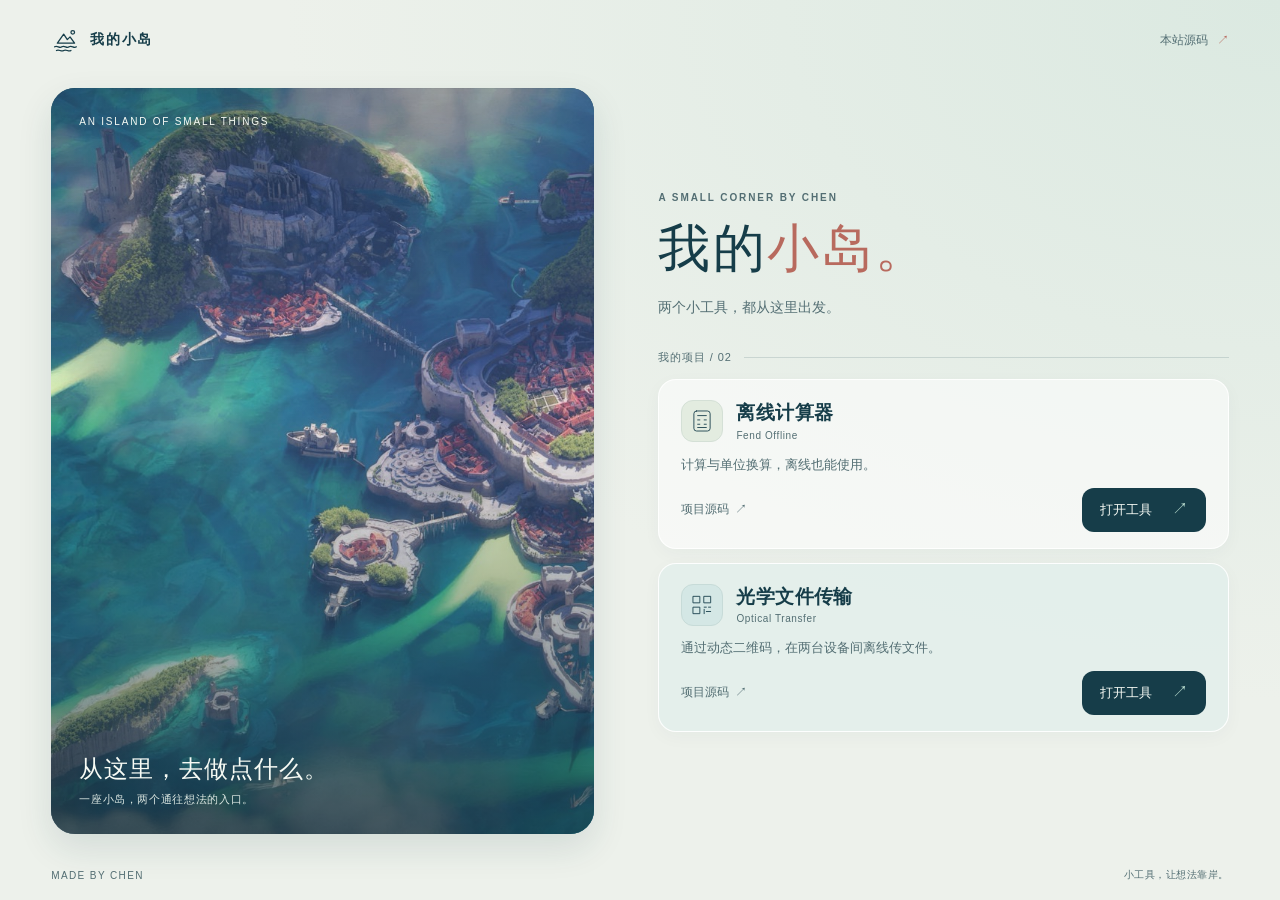
==== commit ea12aed6: "Make the island homepage a single-screen project hub" ====
--- a/index.html
+++ b/index.html
@@ -3,36 +3,62 @@
   <head>
     <meta charset="UTF-8" />
     <meta name="viewport" content="width=device-width, initial-scale=1" />
-    <meta name="description" content="一个放照片、灵感与离线小工具的个人角落。" />
-    <title>我的小岛</title>
+    <meta name="theme-color" content="#edf1eb" />
+    <meta name="description" content="小陈的线上小岛：直接打开 Fend 离线计算器和 Optical Transfer 光学文件传输。" />
+    <title>我的小岛 · 小陈的项目集</title>
     <link rel="stylesheet" href="styles.css" />
   </head>
-  <body class="home-page">
-    <main class="site-shell">
-      <nav class="topbar" aria-label="主导航">
-        <a class="wordmark" href="index.html" aria-label="回到首页">ISLAND DESK</a>
-        <a class="topbar-link" href="toolbox.html">工具箱 <span aria-hidden="true">↗</span></a>
-      </nav>
-
-      <section class="home-hero" aria-labelledby="home-title">
-        <div class="hero-copy glass-panel">
-          <p class="eyebrow">A small corner of the internet</p>
-          <h1 id="home-title">把喜欢的<br /><em>东西</em>放在一起。</h1>
-          <p class="hero-description">照片、灵感，还有我做的几个能离线运行的小工具。</p>
-          <a class="primary-button" href="toolbox.html">打开工具箱 <span aria-hidden="true">→</span></a>
+  <body>
+    <div class="site-shell">
+      <header class="topbar">
+        <a class="wordmark" href="index.html" aria-label="我的小岛首页">
+          <svg class="brand-symbol" viewBox="0 0 32 32" aria-hidden="true"><path d="M4 23c3-2 5 2 8 0s5 2 8 0 5 2 8 0M6 27c3-2 5 2 8 0s5 2 8 0M7 19l7-10 4 6 3-3 5 7H7Z"/><circle cx="24" cy="7" r="2"/></svg>
+          <span class="brand-name">我的小岛</span>
+        </a>
+        <a class="topbar-link" href="https://github.com/TatsuhiroC/chen-site" target="_blank" rel="noopener noreferrer" aria-label="查看本站源码（新窗口打开）">本站源码 <span aria-hidden="true">↗</span></a>
+      </header>
+      <main class="island-desk" aria-labelledby="home-title">
+        <figure class="island-view">
+          <img src="assets/scan-islands.jpg" alt="碧绿海水环绕的岛屿，山间与岸边坐落着城堡和小镇" fetchpriority="high" />
+          <span class="image-kicker" aria-hidden="true">AN ISLAND OF SMALL THINGS</span>
+          <figcaption><span class="image-title">从这里，去做点什么。</span><span class="image-note">一座小岛，两个通往想法的入口。</span></figcaption>
+        </figure>
+        <div class="desk-content">
+          <div class="intro">
+            <p class="eyebrow">A SMALL CORNER BY CHEN</p>
+            <h1 id="home-title">我的<em>小岛。</em></h1>
+            <p class="intro-description">两个小工具，都从这里出发。</p>
+          </div>
+          <section aria-labelledby="projects-title">
+            <div class="projects-heading"><h2 id="projects-title">我的项目 / 02</h2></div>
+            <div id="tool-grid" class="tool-grid">
+              <article class="tool-card tool-card--fend">
+                <div class="tool-heading">
+                  <div class="tool-icon"><svg viewBox="0 0 48 48" aria-hidden="true"><rect x="9" y="5.5" width="30" height="37" rx="5"/><path d="M16 14h16M16 22h4m8 0h4M16 30h4m8 0h4M16 36h16"/></svg></div>
+                  <div><h3>离线计算器</h3><span class="tool-name" lang="en">Fend Offline</span></div>
+                </div>
+                <p class="tool-description">计算与单位换算，离线也能使用。</p>
+                <div class="card-footer">
+                  <a class="source-link" href="https://github.com/TatsuhiroC/fend-offline" target="_blank" rel="noopener noreferrer" aria-label="查看 Fend Offline 源码（新窗口打开）">项目源码 <span aria-hidden="true">↗</span></a>
+                  <a class="launch-link" href="https://tatsuhiroc.github.io/fend-offline/" target="_blank" rel="noopener noreferrer" aria-label="打开 Fend 离线计算器（新窗口打开）">打开工具 <span aria-hidden="true">↗</span></a>
+                </div>
+              </article>
+              <article class="tool-card tool-card--transfer">
+                <div class="tool-heading">
+                  <div class="tool-icon"><svg viewBox="0 0 48 48" aria-hidden="true"><rect x="8" y="8" width="12" height="12"/><rect x="28" y="8" width="12" height="12"/><rect x="8" y="28" width="12" height="12"/><path d="M28 28h4m4 0h4m-12 4v8m4-4h8"/></svg></div>
+                  <div><h3>光学文件传输</h3><span class="tool-name" lang="en">Optical Transfer</span></div>
+                </div>
+                <p class="tool-description">通过动态二维码，在两台设备间离线传文件。</p>
+                <div class="card-footer">
+                  <a class="source-link" href="https://github.com/TatsuhiroC/optical-transfer-pwa" target="_blank" rel="noopener noreferrer" aria-label="查看 Optical Transfer 源码（新窗口打开）">项目源码 <span aria-hidden="true">↗</span></a>
+                  <a class="launch-link" href="https://tatsuhiroc.github.io/optical-transfer-pwa/" target="_blank" rel="noopener noreferrer" aria-label="打开 Optical Transfer 光学文件传输（新窗口打开）">打开工具 <span aria-hidden="true">↗</span></a>
+                </div>
+              </article>
+            </div>
+          </section>
         </div>
-        <div class="hero-art" role="img" aria-label="夜色和发光月亮的抽象插画">
-          <img src="assets/scan-islands.jpg" alt="雾气缭绕的海上岛屿与城堡" />
-          <span class="art-label top">An island of small things</span>
-          <span class="art-label bottom">01 / 01</span>
-        </div>
-      </section>
-
-      <section class="home-note" aria-label="网站说明">
-        <p>这是我的线上小岛。一个链接，就能去到我正在做、也想分享给朋友使用的东西。</p>
-        <a href="toolbox.html">查看两个离线工具 <span aria-hidden="true">↓</span></a>
-      </section>
-    </main>
-    <script src="app.js"></script>
+      </main>
+      <footer class="site-footer"><span class="footer-signature">MADE BY CHEN</span><span>小工具，让想法靠岸。</span></footer>
+    </div>
   </body>
 </html>
--- a/styles.css
+++ b/styles.css
@@ -1,113 +1,153 @@
-@import url('https://fonts.googleapis.com/css2?family=DM+Mono&family=Manrope:wght@400;500;600;700&family=Playfair+Display:ital,wght@0,500;0,600;1,500;1,600&display=swap');
-
 :root {
-  --ink: #173a4b;
-  --deep-ink: #0b3047;
-  --cream: #e8eee9;
-  --mist: rgba(238, 247, 241, 0.2);
-  --edge: rgba(255, 255, 255, 0.62);
-  --ocean: #146e88;
-  --coral: #bd6961;
-  --sky: #a9e4d8;
-  --shadow: 0 22px 52px rgba(12, 53, 69, 0.19), inset 0 1px 0 rgba(255, 255, 255, 0.7);
+  color-scheme: light;
+  --paper: #edf1eb;
+  --ink: #163d49;
+  --muted: #536e73;
+  --coral: #b86a5e;
+  --line: rgba(22, 61, 73, .15);
+  --serif: 'Songti SC', 'Noto Serif CJK SC', 'Source Han Serif SC', 'SimSun', serif;
+  --sans: -apple-system, BlinkMacSystemFont, 'Segoe UI', 'PingFang SC', 'Microsoft YaHei', sans-serif;
 }
-
 * { box-sizing: border-box; }
-html { scroll-behavior: smooth; }
-body { margin: 0; background: radial-gradient(circle at 84% 4%, #cbe6d9 0, transparent 24%), var(--cream); color: var(--ink); font-family: Manrope, sans-serif; }
+body { margin: 0; color: var(--ink); background: radial-gradient(ellipse at 100% 0, #dbe9e1, transparent 55%), var(--paper); font-family: var(--sans); -webkit-font-smoothing: antialiased; }
 a { color: inherit; }
-
-.site-shell { max-width: 1400px; min-height: 100vh; margin: 0 auto; overflow: hidden; }
-.topbar { display: flex; align-items: center; justify-content: space-between; padding: 26px 5.5vw; position: relative; z-index: 4; }
-.wordmark, .topbar-link, .eyebrow, footer { font-family: 'DM Mono', monospace; font-size: 10px; letter-spacing: 0.1em; text-decoration: none; }
-.wordmark { font-weight: 700; }
-.topbar-link { padding-bottom: 5px; border-bottom: 1px solid currentColor; }
-.topbar-link span { color: var(--coral); font-size: 14px; }
-
-.home-hero { min-height: calc(100vh - 78px); padding: 3vh 5.5vw 7vh; display: grid; grid-template-columns: minmax(330px, .92fr) 1.5fr; gap: 2.3vw; align-items: center; }
-.glass-panel { background: linear-gradient(137deg, rgba(243, 251, 247, 0.62), rgba(193, 232, 225, 0.37)); border: 1px solid rgba(255, 255, 255, 0.74); box-shadow: var(--shadow); backdrop-filter: blur(16px) saturate(130%); -webkit-backdrop-filter: blur(16px) saturate(130%); }
-.hero-copy { padding: clamp(30px, 5.2vw, 75px) clamp(25px, 4vw, 57px); border-radius: 2px 42px 2px 42px; position: relative; z-index: 2; }
-.eyebrow { margin: 0 0 28px; color: rgba(32, 50, 56, 0.72); }
-h1, h2, p { margin-top: 0; }
-h1 { font: 500 clamp(56px, 7vw, 110px)/.83 'Playfair Display', serif; letter-spacing: -0.075em; margin-bottom: 30px; }
-h1 em { color: var(--coral); font-style: italic; }
-.hero-description { max-width: 310px; font-size: 15px; line-height: 1.8; margin-bottom: 36px; }
-.primary-button { display: inline-flex; align-items: center; gap: 42px; padding: 14px 16px 14px 18px; border-radius: 99px; background: var(--deep-ink); color: #fffdf7; font-family: 'DM Mono', monospace; font-size: 10px; letter-spacing: .08em; text-decoration: none; box-shadow: 0 7px 17px rgba(17, 33, 38, .18); transition: transform .25s ease, box-shadow .25s ease; }
-.primary-button span { color: var(--sky); font-size: 17px; line-height: 0; }
-.primary-button:hover { transform: translateY(-3px); box-shadow: 0 13px 22px rgba(17, 33, 38, .25); }
-
-.hero-art { min-height: min(72vh, 660px); position: relative; overflow: hidden; border-radius: 34px; background: #25525b; box-shadow: 0 25px 45px rgba(19, 66, 84, .22); }
-.hero-art img { object-position: 59% 47%; filter: saturate(.92) contrast(.98); }
-.hero-art::before { content: ''; position: absolute; z-index: 1; inset: 0; background: linear-gradient(150deg, rgba(7, 42, 70, .32), transparent 45%, rgba(6, 36, 58, .14)); pointer-events: none; }
-.hero-art::after { content: ''; position: absolute; inset: 12px; border: 1px solid rgba(255,255,255,.42); border-radius: inherit; pointer-events: none; }
-.hero-art img, .toolbox-hero-image { width: 100%; height: 100%; object-fit: cover; display: block; }
-.art-label { position: absolute; z-index: 2; color: #fffdf7; font: 10px 'DM Mono', monospace; letter-spacing: .1em; }
-.art-label.top { top: 32px; left: 35px; }
-.art-label.bottom { right: 35px; bottom: 31px; }
-.home-note { max-width: 830px; margin: 0 auto; padding: 9vh 8vw; display: grid; grid-template-columns: 1.6fr 1fr; align-items: end; gap: 70px; }
-.home-note p { font: 500 clamp(26px, 3vw, 43px)/1.15 'Playfair Display', serif; letter-spacing: -.045em; margin: 0; }
-.home-note a { font: 11px 'DM Mono', monospace; text-decoration: none; border-bottom: 1px solid; padding-bottom: 8px; justify-self: end; }
-.home-note a span { color: var(--coral); font-size: 16px; }
-
-.toolbox-page { background: radial-gradient(circle at 12% 22%, #d3ede5 0, transparent 29%), #e3ebe7; }
-.toolbox-hero { height: min(68vw, 665px); min-height: 480px; margin: 5px 4vw 0; border-radius: 6px 6px 110px 6px; overflow: hidden; position: relative; color: #fffdf7; box-shadow: 0 24px 55px rgba(17, 45, 48, .21); }
-.toolbox-hero-image { position: absolute; inset: 0; }
-.toolbox-hero-image { object-position: 52% 49%; filter: saturate(.9) contrast(.96); }
-.toolbox-hero-overlay { position: absolute; inset: 0; background: linear-gradient(90deg, rgba(8, 39, 63, .8), rgba(8, 39, 63, .13) 73%), linear-gradient(0deg, rgba(9, 42, 67, .38), transparent 47%); }
-.toolbox-heading { position: absolute; z-index: 1; left: clamp(28px, 7vw, 110px); bottom: clamp(36px, 9vw, 105px); }
-.toolbox-heading .eyebrow { color: rgba(255,255,255,.68); }
-.toolbox-heading h1 { margin-bottom: 20px; }
-.toolbox-heading h1 em { color: #b5e4df; }
-.toolbox-heading p:last-child { margin: 0; font-size: 14px; }
-.hero-caption { position: absolute; z-index: 1; right: 32px; bottom: 27px; font: 10px 'DM Mono', monospace; letter-spacing: .1em; }
-
-.tools-section { padding: 13vh 8vw 10vh; background: linear-gradient(180deg, transparent, rgba(255,255,255,.2)); }
-.section-heading { display: flex; justify-content: space-between; align-items: end; gap: 35px; margin-bottom: 45px; }
-.section-heading .eyebrow { margin-bottom: 17px; }
-h2 { margin: 0; font: 500 clamp(42px, 5vw, 70px)/.84 'Playfair Display', serif; letter-spacing: -.065em; }
-.section-note { max-width: 245px; font-size: 13px; line-height: 1.7; margin: 0; }
-.tool-grid { display: grid; grid-template-columns: repeat(2, minmax(0, 1fr)); gap: 20px; }
-.tool-card { min-height: 390px; padding: 26px; border-radius: 28px 5px 28px 5px; border: 1px solid rgba(255, 255, 255, .72); box-shadow: var(--shadow); backdrop-filter: blur(15px) saturate(125%); -webkit-backdrop-filter: blur(15px) saturate(125%); display: flex; flex-direction: column; position: relative; overflow: hidden; transition: transform .3s ease, box-shadow .3s ease; }
-.tool-card:hover { transform: translateY(-8px) rotate(-.25deg); box-shadow: 0 30px 55px rgba(17, 49, 52, .22), inset 0 1px rgba(255,255,255,.8); }
-.tool-card::before { content: ''; width: 200px; height: 200px; border-radius: 50%; filter: blur(2px); position: absolute; right: -60px; top: -72px; opacity: .85; }
-.tool-card--fend { background: linear-gradient(132deg, rgba(239, 245, 231, .86), rgba(169, 213, 197, .64)); }
-.tool-card--fend::before { background: radial-gradient(circle at 40% 42%, #fff8df 0 8%, #c76f61 9% 18%, #82b59a 19% 45%, transparent 47%); }
-.tool-card--transfer { background: linear-gradient(132deg, rgba(224, 242, 241, .9), rgba(129, 196, 207, .67)); }
-.tool-card--transfer::before { background: radial-gradient(circle at 45% 45%, #fffef2 0 7%, #a4decf 8% 23%, #267d96 24% 45%, transparent 47%); }
-.tool-meta { display: flex; justify-content: space-between; align-items: center; position: relative; z-index: 1; font: 10px 'DM Mono', monospace; letter-spacing: .09em; }
-.status-dot { width: 8px; height: 8px; border-radius: 50%; background: #338e78; display: inline-block; margin-right: 7px; box-shadow: 0 0 0 4px rgba(51,142,120,.14); }
-.tool-icon { width: 78px; height: 78px; margin: auto 0 25px; border-radius: 24px 24px 24px 6px; background: rgba(255,255,255,.35); border: 1px solid rgba(255,255,255,.7); display: grid; place-items: center; box-shadow: 7px 9px 18px rgba(49, 85, 86, .13), inset 1px 1px rgba(255,255,255,.7); position: relative; z-index: 1; color: var(--deep-ink); }
-.tool-icon svg { width: 39px; height: 39px; fill: none; stroke: currentColor; stroke-width: 1.6; stroke-linecap: round; stroke-linejoin: round; }
-.tool-card h3 { max-width: 380px; margin: 0 0 11px; position: relative; z-index: 1; font: 500 clamp(30px, 3vw, 45px)/.9 'Playfair Display', serif; letter-spacing: -.06em; }
-.tool-card p { max-width: 375px; position: relative; z-index: 1; font-size: 13px; line-height: 1.7; margin-bottom: 23px; }
-.card-footer { position: relative; z-index: 1; display: flex; align-items: center; justify-content: space-between; gap: 15px; margin-top: auto; }
-.card-footer a { font: 10px 'DM Mono', monospace; letter-spacing: .06em; text-decoration: none; border-bottom: 1px solid rgba(17,33,38,.52); padding-bottom: 6px; }
-.launch-link { border: 0 !important; border-radius: 99px; background: var(--deep-ink); color: #fffdf7; padding: 12px 14px !important; transition: background .2s ease, transform .2s ease; }
-.launch-link:hover { background: var(--ocean); transform: translateX(3px); }
-footer { display: flex; justify-content: space-between; padding: 26px 8vw 33px; border-top: 1px solid rgba(32,50,56,.18); }
-footer a { text-decoration: none; border-bottom: 1px solid; padding-bottom: 4px; }
-
-@media (max-width: 720px) {
-  .topbar { padding: 22px 7vw; }
-  .home-hero { padding: 4vh 7vw 7vh; grid-template-columns: 1fr; gap: 0; }
-  .hero-art { min-height: 52vh; grid-row: 1; border-radius: 24px; }
-  .hero-copy { margin: -36px 11px 0; padding: 34px 25px; border-radius: 3px 30px 3px 30px; }
-  .hero-copy .eyebrow { margin-bottom: 20px; }
-  h1 { font-size: clamp(58px, 16vw, 90px); }
-  .home-note { padding: 11vh 8vw; grid-template-columns: 1fr; gap: 25px; }
-  .home-note a { justify-self: start; }
-  .toolbox-hero { height: 78vh; min-height: 480px; margin: 0 4vw; border-radius: 4px 4px 70px 4px; }
-  .toolbox-hero-overlay { background: linear-gradient(0deg, rgba(8, 39, 63, .8), rgba(8, 39, 63, .08) 78%); }
-  .toolbox-heading { left: 28px; bottom: 56px; }
-  .hero-caption { display: none; }
-  .tools-section { padding: 10vh 7vw; }
-  .section-heading { display: block; margin-bottom: 29px; }
-  .section-note { margin-top: 22px; }
-  .tool-grid { grid-template-columns: 1fr; }
-  .tool-card { min-height: 350px; }
-  footer { padding: 23px 7vw 29px; }
+a:focus-visible { outline: 3px solid var(--coral); outline-offset: 5px; }
+::selection { background: #cbe0d4; }
+.site-shell { width: min(100%, 1360px); min-height: 100vh; min-height: 100svh; margin: 0 auto; padding: 0 clamp(24px, 4vw, 64px); display: flex; flex-direction: column; }
+.topbar { min-height: 80px; display: flex; align-items: center; justify-content: space-between; gap: 20px; }
+.wordmark { display: inline-flex; align-items: center; gap: 10px; text-decoration: none; }
+.brand-symbol { width: 29px; height: 29px; fill: none; stroke: currentColor; stroke-width: 1.4; stroke-linecap: round; stroke-linejoin: round; }
+.brand-name { font-size: 14px; font-weight: 600; letter-spacing: .12em; }
+.topbar-link { min-height: 44px; display: inline-flex; align-items: center; gap: 9px; font-size: 12px; text-decoration: none; color: var(--muted); }
+.topbar-link span { color: var(--coral); }
+.topbar-link:hover { color: var(--ink); }
+.island-desk { flex: 1; display: grid; grid-template-columns: minmax(0, 1fr) minmax(0, 1.05fr); gap: clamp(32px, 5vw, 72px); align-items: center; padding: 8px 0 16px; }
+.island-view { align-self: stretch; min-height: 440px; position: relative; margin: 0; overflow: hidden; border-radius: 24px; background: #254d58; box-shadow: 0 14px 35px rgba(24, 63, 71, .12); }
+.island-view img { position: absolute; inset: 0; width: 100%; height: 100%; display: block; object-fit: cover; object-position: 55% 50%; }
+.island-view::after { content: ''; position: absolute; inset: 0; background: linear-gradient(180deg, rgba(8, 37, 46, .15), transparent 40%, rgba(8, 37, 46, .65)); pointer-events: none; }
+.image-kicker, .island-view figcaption { position: absolute; z-index: 1; color: #f7fbf5; left: 28px; right: 28px; }
+.image-kicker { top: 27px; font: 10px/1.4 var(--sans); letter-spacing: .18em; }
+.island-view figcaption { bottom: 27px; }
+.image-title { display: block; font: 24px/1.5 var(--serif); letter-spacing: .04em; }
+.image-note { display: block; margin-top: 5px; color: #dce7e2; font-size: 11px; letter-spacing: .06em; }
+.desk-content { width: 100%; padding: 12px 0; }
+.eyebrow { margin: 0 0 12px; font-size: 10px; font-weight: 600; line-height: 1.5; letter-spacing: .19em; color: var(--muted); }
+h1 { margin: 0 0 15px; font: 500 clamp(38px, 4.1vw, 58px)/1.2 var(--serif); letter-spacing: .04em; }
+h1 em { color: var(--coral); font-style: normal; }
+.intro-description { margin: 0; font-size: 14px; line-height: 1.8; color: var(--muted); }
+.projects-heading { display: flex; align-items: center; gap: 12px; margin: 30px 0 14px; }
+.projects-heading h2 { flex-shrink: 0; margin: 0; font-size: 11px; font-weight: 500; letter-spacing: .08em; color: var(--muted); }
+.projects-heading::after { content: ''; height: 1px; flex: 1; background: var(--line); }
+.tool-grid { display: grid; gap: 14px; }
+.tool-card { padding: 20px 22px 16px; border: 1px solid rgba(255, 255, 255, .9); border-radius: 18px; background: rgba(255, 255, 255, .53); box-shadow: 0 5px 18px rgba(24, 63, 71, .035); transition: border-color .2s ease, box-shadow .2s ease; }
+.tool-card--transfer { background: rgba(224, 238, 235, .66); }
+.tool-card:hover { border-color: #aec9c1; box-shadow: 0 7px 22px rgba(24, 63, 71, .07); }
+.tool-heading { display: flex; align-items: center; gap: 13px; }
+.tool-icon { flex-shrink: 0; width: 42px; height: 42px; display: grid; place-items: center; border: 1px solid #d4e0d6; border-radius: 12px; background: #e3ece0; }
+.tool-card--transfer .tool-icon { background: #d4e7e5; border-color: #c7dbd8; }
+.tool-icon svg { width: 26px; height: 26px; fill: none; stroke: currentColor; stroke-width: 1.6; stroke-linecap: round; stroke-linejoin: round; }
+.tool-card h3 { margin: 0; font-size: 19px; font-weight: 600; line-height: 1.4; letter-spacing: .02em; }
+.tool-name { display: block; margin-top: 2px; color: var(--muted); font-size: 10px; line-height: 1.4; letter-spacing: .06em; }
+.tool-description { margin: 12px 0; color: var(--muted); font-size: 13px; line-height: 1.6; }
+.card-footer { display: flex; align-items: center; justify-content: space-between; gap: 12px; }
+.source-link { min-height: 44px; display: inline-flex; align-items: center; gap: 6px; font-size: 12px; text-decoration: none; color: var(--muted); }
+.source-link:hover { color: var(--ink); text-decoration: underline; text-underline-offset: 4px; }
+.launch-link { min-height: 44px; display: inline-flex; align-items: center; justify-content: center; gap: 20px; padding: 0 18px; border-radius: 12px; background: var(--ink); color: #f6faf4; font-size: 13px; font-weight: 500; text-decoration: none; transition: background .2s ease; }
+.launch-link span { color: #b6d9cc; font-size: 16px; }
+.launch-link:hover { background: #245766; }
+.site-footer { min-height: 50px; display: flex; align-items: center; justify-content: space-between; gap: 16px; color: var(--muted); font-size: 10px; letter-spacing: .05em; }
+.footer-signature { letter-spacing: .14em; }
+@media (min-width: 901px) and (max-height: 760px) {
+  .topbar { min-height: 64px; }
+  .island-view { min-height: 400px; }
+  .desk-content { padding: 0; }
+  h1 { font-size: 42px; margin-bottom: 10px; }
+  .projects-heading { margin-top: 20px; }
+  .tool-card { padding: 12px 20px 8px; }
+  .tool-description { margin: 9px 0; }
+  .site-footer { min-height: 38px; }
 }
-
+@media (max-width: 900px) {
+  .site-shell { padding: 0 22px; }
+  .topbar { min-height: 60px; }
+  .brand-name { font-size: 12px; }
+  .brand-symbol { width: 25px; height: 25px; }
+  .topbar-link { font-size: 11px; }
+  .island-desk { display: flex; flex-direction: column; align-items: stretch; gap: 20px; padding: 0; flex: 0; }
+  .island-view { min-height: 0; height: clamp(150px, 25svh, 250px); flex-shrink: 0; border-radius: 18px; }
+  .island-view img { object-position: 55% 44%; }
+  .image-kicker { top: 18px; left: 20px; font-size: 9px; }
+  .island-view figcaption { left: 20px; bottom: 18px; }
+  .image-title { font-size: 18px; }
+  .image-note { display: none; }
+  .desk-content { padding: 0; }
+  .eyebrow { display: none; }
+  h1 { font-size: 30px; margin-bottom: 6px; }
+  .intro-description { font-size: 12px; line-height: 1.6; }
+  .projects-heading { margin: 18px 0 12px; }
+  .tool-grid { gap: 12px; }
+  .tool-card { padding: 14px 16px 10px; border-radius: 16px; }
+  .tool-heading { gap: 11px; }
+  .tool-icon { width: 36px; height: 36px; border-radius: 10px; }
+  .tool-icon svg { width: 23px; height: 23px; }
+  .tool-card h3 { font-size: 17px; }
+  .tool-name { font-size: 10px; }
+  .tool-description { margin: 8px 0 4px; font-size: 12px; }
+  .launch-link { padding: 0 14px; gap: 16px; font-size: 12px; border-radius: 10px; }
+  .source-link { font-size: 11px; }
+  .site-footer { margin-top: auto; padding: 14px 0; min-height: 44px; font-size: 9px; }
+}
+@media (max-width: 900px) and (max-height: 720px) {
+  .topbar { min-height: 54px; }
+  .island-view { height: 150px; }
+  .island-desk { gap: 14px; }
+  h1 { font-size: 26px; }
+  .projects-heading { margin: 12px 0 10px; }
+  .tool-grid { gap: 10px; }
+  .tool-card { padding: 12px 14px 8px; }
+  .site-footer { min-height: 36px; padding: 10px 0; }
+}
+@media (max-width: 360px) {
+  .site-shell { padding: 0 16px; }
+  .tool-card { padding-left: 12px; padding-right: 12px; }
+}
+@media (max-width: 900px) and (max-height: 620px) and (orientation: portrait) {
+  .topbar { min-height: 48px; }
+  .island-view { height: clamp(100px, 19svh, 118px); }
+  .island-desk { gap: 12px; }
+  .projects-heading { margin: 10px 0 8px; }
+  .tool-grid { gap: 8px; }
+  .tool-card { padding-top: 10px; padding-bottom: 6px; }
+  .tool-icon { width: 32px; height: 32px; }
+  .tool-card h3 { font-size: 16px; }
+  .tool-description { margin: 4px 0 2px; }
+  .site-footer { min-height: 32px; padding: 8px 0; }
+}
+@media (min-width: 568px) and (max-height: 500px) and (orientation: landscape) {
+  .site-shell { padding: 0 24px; }
+  .topbar { min-height: 48px; }
+  .island-desk { display: grid; grid-template-columns: minmax(0, .8fr) minmax(0, 1.5fr); gap: 24px; padding: 0; flex: 1; }
+  .island-view { height: auto; min-height: 240px; border-radius: 16px; }
+  .image-kicker { left: 18px; top: 18px; font-size: 8px; }
+  .island-view figcaption { left: 18px; right: 18px; bottom: 18px; }
+  .image-title { font-size: 17px; }
+  .image-note, .eyebrow { display: none; }
+  .desk-content { padding: 0; }
+  h1 { font-size: 24px; margin-bottom: 4px; }
+  .intro-description { font-size: 12px; line-height: 1.6; }
+  .projects-heading { position: absolute; width: 1px; height: 1px; margin: 0; clip-path: inset(50%); overflow: hidden; }
+  .tool-grid { gap: 8px; margin-top: 4px; }
+  .tool-card { display: grid; grid-template-columns: minmax(0, 1fr) auto; column-gap: 12px; align-items: center; padding: 6px 12px; border-radius: 12px; }
+  .tool-heading { grid-column: 1; gap: 9px; }
+  .tool-icon { width: 32px; height: 32px; border-radius: 9px; }
+  .tool-icon svg { width: 22px; height: 22px; }
+  .tool-card h3 { font-size: 16px; }
+  .tool-description { grid-column: 1; margin: 4px 0 0; font-size: 11px; }
+  .card-footer { grid-column: 2; grid-row: 1 / span 2; flex-direction: column; gap: 0; }
+  .source-link { order: 2; min-height: 30px; font-size: 10px; }
+  .launch-link { font-size: 12px; padding: 0 12px; gap: 12px; }
+  .site-footer { min-height: 28px; padding: 5px 0; font-size: 9px; }
+}
 @media (prefers-reduced-motion: reduce) {
-  *, *::before, *::after { scroll-behavior: auto !important; transition: none !important; }
+  *, *::before, *::after { transition: none !important; }
 }
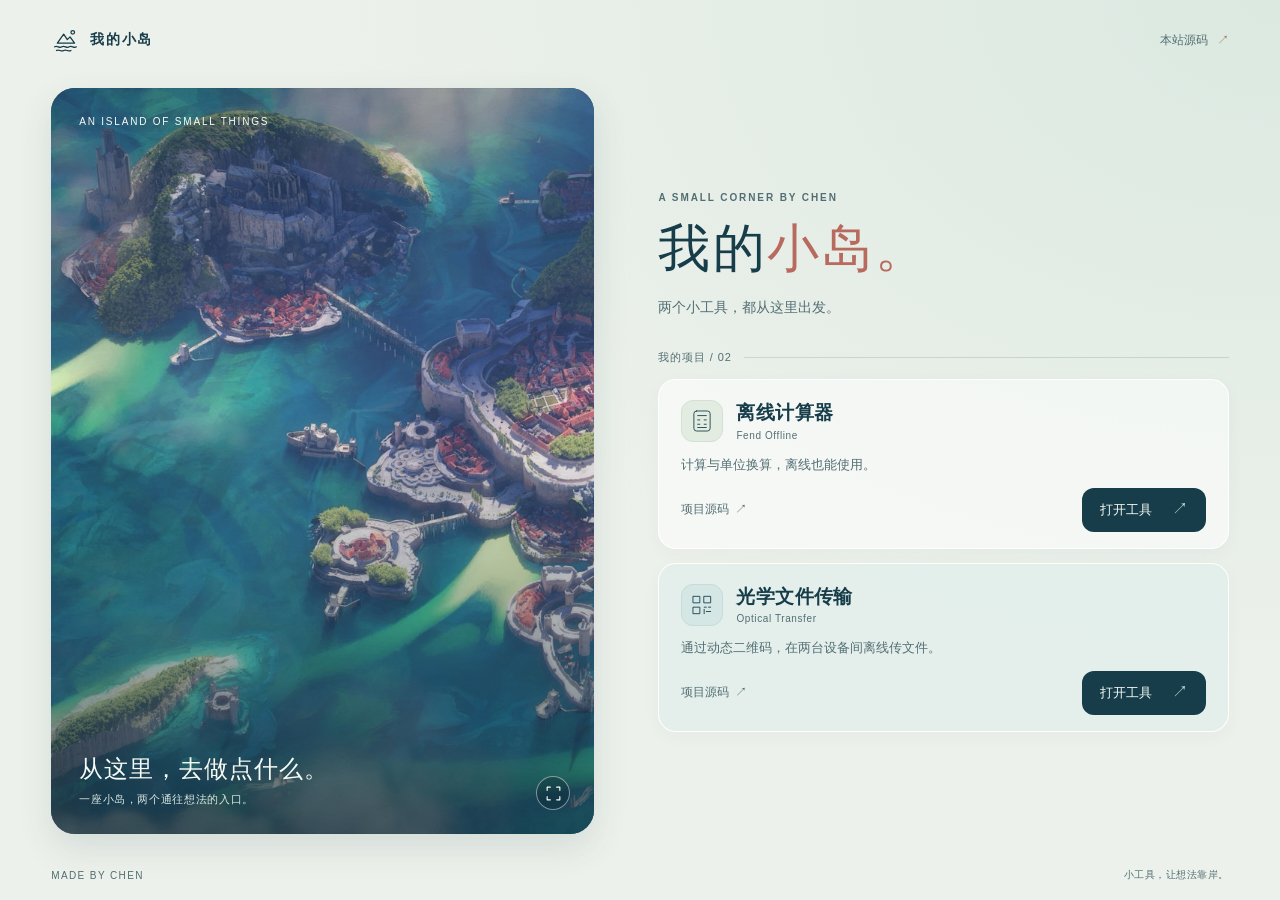
==== commit d7c20abb: "Enlarge mobile artwork and add an animated full-image viewer" ====
--- a/index.html
+++ b/index.html
@@ -22,6 +22,9 @@
           <img src="assets/scan-islands.jpg" alt="碧绿海水环绕的岛屿，山间与岸边坐落着城堡和小镇" fetchpriority="high" />
           <span class="image-kicker" aria-hidden="true">AN ISLAND OF SMALL THINGS</span>
           <figcaption><span class="image-title">从这里，去做点什么。</span><span class="image-note">一座小岛，两个通往想法的入口。</span></figcaption>
+          <a class="image-open" href="assets/scan-islands.jpg" aria-label="查看完整海岛图片" aria-haspopup="dialog" aria-controls="image-viewer">
+            <span class="image-expand" aria-hidden="true"><svg viewBox="0 0 24 24"><path d="M8 4H4v4m12-4h4v4M4 16v4h4m12-4v4h-4"/></svg></span>
+          </a>
         </figure>
         <div class="desk-content">
           <div class="intro">
@@ -60,5 +63,11 @@
       </main>
       <footer class="site-footer"><span class="footer-signature">MADE BY CHEN</span><span>小工具，让想法靠岸。</span></footer>
     </div>
+    <dialog id="image-viewer" class="image-dialog" aria-labelledby="image-viewer-title">
+      <h2 id="image-viewer-title" class="visually-hidden">完整海岛图片</h2>
+      <button class="image-close" type="button" autofocus aria-label="关闭完整图片"><span>关闭</span><svg viewBox="0 0 24 24" aria-hidden="true"><path d="m6 6 12 12M18 6 6 18"/></svg></button>
+      <div class="image-stage"><img class="image-full" src="assets/scan-islands.jpg" alt="完整海岛原图：碧绿海水环绕的岛屿、城堡与小镇" /></div>
+    </dialog>
+    <script src="image-viewer.js" defer></script>
   </body>
 </html>
--- a/styles.css
+++ b/styles.css
@@ -11,7 +11,7 @@
 * { box-sizing: border-box; }
 body { margin: 0; color: var(--ink); background: radial-gradient(ellipse at 100% 0, #dbe9e1, transparent 55%), var(--paper); font-family: var(--sans); -webkit-font-smoothing: antialiased; }
 a { color: inherit; }
-a:focus-visible { outline: 3px solid var(--coral); outline-offset: 5px; }
+a:focus-visible, button:focus-visible { outline: 3px solid var(--coral); outline-offset: 5px; }
 ::selection { background: #cbe0d4; }
 .site-shell { width: min(100%, 1360px); min-height: 100vh; min-height: 100svh; margin: 0 auto; padding: 0 clamp(24px, 4vw, 64px); display: flex; flex-direction: column; }
 .topbar { min-height: 80px; display: flex; align-items: center; justify-content: space-between; gap: 20px; }
@@ -74,7 +74,7 @@
   .brand-symbol { width: 25px; height: 25px; }
   .topbar-link { font-size: 11px; }
   .island-desk { display: flex; flex-direction: column; align-items: stretch; gap: 20px; padding: 0; flex: 0; }
-  .island-view { min-height: 0; height: clamp(150px, 25svh, 250px); flex-shrink: 0; border-radius: 18px; }
+  .island-view { min-height: 0; height: clamp(180px, 31svh, 310px); flex-shrink: 0; border-radius: 18px; }
   .island-view img { object-position: 55% 44%; }
   .image-kicker { top: 18px; left: 20px; font-size: 9px; }
   .island-view figcaption { left: 20px; bottom: 18px; }
@@ -99,7 +99,8 @@
 }
 @media (max-width: 900px) and (max-height: 720px) {
   .topbar { min-height: 54px; }
-  .island-view { height: 150px; }
+  /* Keep room for both project cards in shorter phone viewports. */
+  .island-view { height: clamp(150px, calc(100svh - 481px), 176px); }
   .island-desk { gap: 14px; }
   h1 { font-size: 26px; }
   .projects-heading { margin: 12px 0 10px; }
@@ -113,7 +114,7 @@
 }
 @media (max-width: 900px) and (max-height: 620px) and (orientation: portrait) {
   .topbar { min-height: 48px; }
-  .island-view { height: clamp(100px, 19svh, 118px); }
+  .island-view { height: clamp(112px, 21svh, 130px); }
   .island-desk { gap: 12px; }
   .projects-heading { margin: 10px 0 8px; }
   .tool-grid { gap: 8px; }
@@ -151,3 +152,28 @@
 @media (prefers-reduced-motion: reduce) {
   *, *::before, *::after { transition: none !important; }
 }
+
+.image-open { position: absolute; inset: 0; z-index: 2; border-radius: inherit; cursor: zoom-in; }
+.image-open:focus-visible { outline-offset: -5px; }
+.image-expand { position: absolute; right: 24px; bottom: 24px; width: 34px; height: 34px; display: grid; place-items: center; border: 1px solid rgba(255,255,255,.45); border-radius: 50%; background: rgba(10,40,49,.35); color: #f7fbf5; transition: background .2s ease, transform .2s ease; }
+.image-expand svg, .image-close svg { width: 19px; height: 19px; fill: none; stroke: currentColor; stroke-width: 1.5; stroke-linecap: round; stroke-linejoin: round; }
+.image-open:hover .image-expand { background: rgba(10,40,49,.7); transform: scale(1.08); }
+.visually-hidden { position: absolute; width: 1px; height: 1px; padding: 0; margin: -1px; overflow: hidden; clip-path: inset(50%); white-space: nowrap; border: 0; }
+.image-dialog { position: fixed; inset: 0; width: 100%; height: 100%; height: 100dvh; max-width: none; max-height: none; margin: 0; border: 0; padding: max(64px, calc(env(safe-area-inset-top) + 56px)) max(24px, env(safe-area-inset-right)) max(24px, env(safe-area-inset-bottom)) max(24px, env(safe-area-inset-left)); background: transparent; color: #fff; overflow: hidden; }
+.image-dialog[open] { display: grid; }
+.image-dialog::backdrop { background: rgba(6,22,29,.92); backdrop-filter: blur(12px); -webkit-backdrop-filter: blur(12px); animation: image-backdrop-in .3s ease both; }
+.image-stage { min-width: 0; min-height: 0; display: flex; align-items: center; justify-content: center; }
+.image-full { display: block; width: auto; height: auto; max-width: 100%; max-height: 100%; object-fit: contain; border-radius: 4px; }
+.image-close { position: absolute; z-index: 1; top: max(12px, env(safe-area-inset-top)); right: max(20px, env(safe-area-inset-right)); display: inline-flex; align-items: center; justify-content: center; gap: 12px; min-height: 44px; padding: 0 15px; border: 1px solid rgba(255,255,255,.35); border-radius: 99px; background: rgba(255,255,255,.08); color: #fff; font: 13px var(--sans); cursor: pointer; }
+.image-close:hover { background: rgba(255,255,255,.17); }
+.image-dialog.is-closing::backdrop { animation: image-backdrop-out .22s ease both; }
+@keyframes image-backdrop-in { from { opacity: 0; } to { opacity: 1; } }
+@keyframes image-backdrop-out { from { opacity: 1; } to { opacity: 0; } }
+@media (max-width: 900px) {
+  .image-expand { right: 18px; bottom: 18px; width: 30px; height: 30px; }
+  .island-view figcaption { right: 64px; }
+  .image-dialog { padding-left: max(12px, env(safe-area-inset-left)); padding-right: max(12px, env(safe-area-inset-right)); }
+}
+@media (prefers-reduced-motion: reduce) {
+  .image-dialog::backdrop, .image-dialog.is-closing::backdrop { animation: none; }
+}
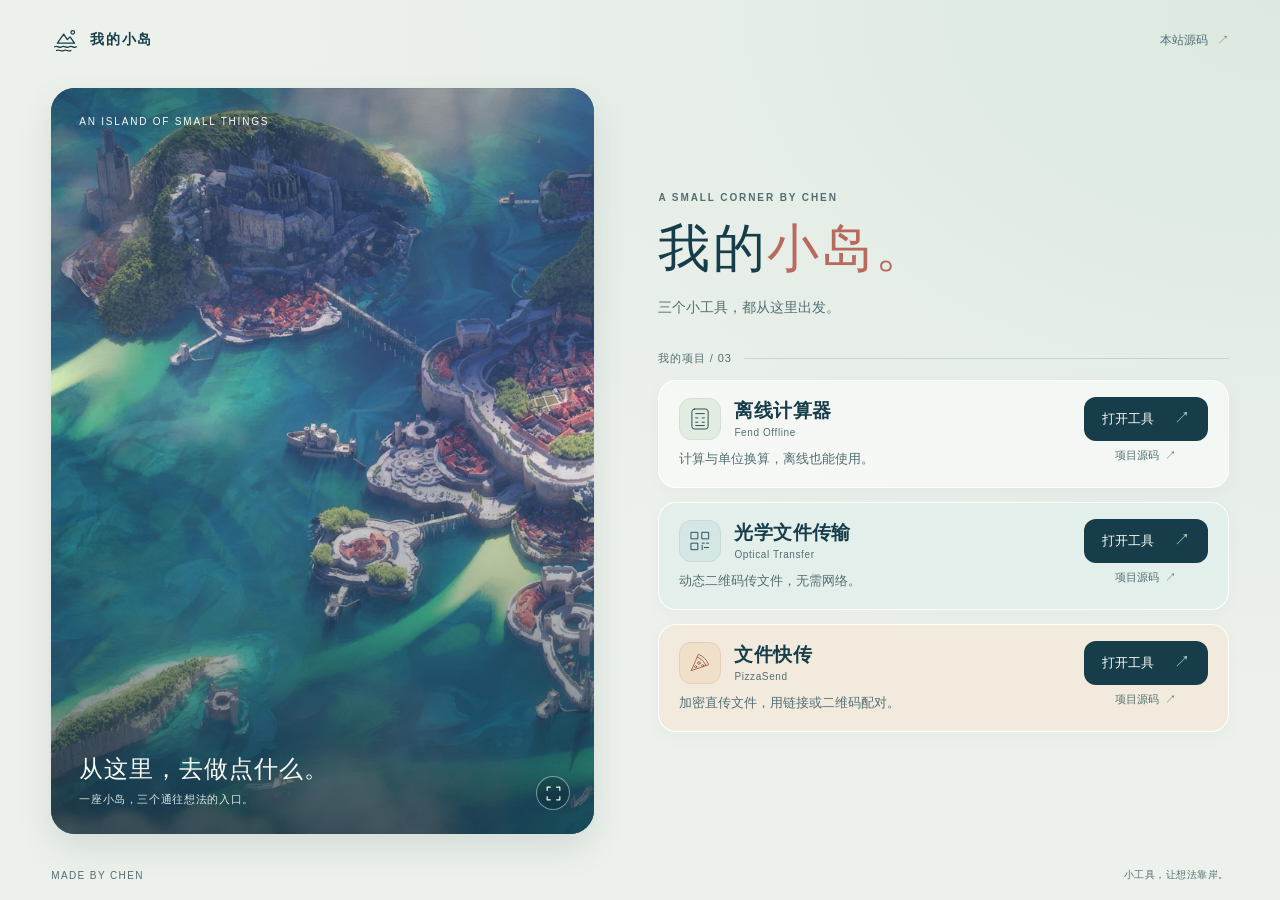
==== commit 3064f6a0: "Add PizzaSend to the single-screen project hub" ====
--- a/index.html
+++ b/index.html
@@ -4,7 +4,7 @@
     <meta charset="UTF-8" />
     <meta name="viewport" content="width=device-width, initial-scale=1" />
     <meta name="theme-color" content="#edf1eb" />
-    <meta name="description" content="小陈的线上小岛：直接打开 Fend 离线计算器和 Optical Transfer 光学文件传输。" />
+    <meta name="description" content="小陈的线上小岛：直接打开 Fend 离线计算器、Optical Transfer 光学文件传输和 PizzaSend 文件快传。" />
     <title>我的小岛 · 小陈的项目集</title>
     <link rel="stylesheet" href="styles.css" />
   </head>
@@ -21,7 +21,7 @@
         <figure class="island-view">
           <img src="assets/scan-islands.jpg" alt="碧绿海水环绕的岛屿，山间与岸边坐落着城堡和小镇" fetchpriority="high" />
           <span class="image-kicker" aria-hidden="true">AN ISLAND OF SMALL THINGS</span>
-          <figcaption><span class="image-title">从这里，去做点什么。</span><span class="image-note">一座小岛，两个通往想法的入口。</span></figcaption>
+          <figcaption><span class="image-title">从这里，去做点什么。</span><span class="image-note">一座小岛，三个通往想法的入口。</span></figcaption>
           <a class="image-open" href="assets/scan-islands.jpg" aria-label="查看完整海岛图片" aria-haspopup="dialog" aria-controls="image-viewer">
             <span class="image-expand" aria-hidden="true"><svg viewBox="0 0 24 24"><path d="M8 4H4v4m12-4h4v4M4 16v4h4m12-4v4h-4"/></svg></span>
           </a>
@@ -30,10 +30,10 @@
           <div class="intro">
             <p class="eyebrow">A SMALL CORNER BY CHEN</p>
             <h1 id="home-title">我的<em>小岛。</em></h1>
-            <p class="intro-description">两个小工具，都从这里出发。</p>
+            <p class="intro-description">三个小工具，都从这里出发。</p>
           </div>
           <section aria-labelledby="projects-title">
-            <div class="projects-heading"><h2 id="projects-title">我的项目 / 02</h2></div>
+            <div class="projects-heading"><h2 id="projects-title">我的项目 / 03</h2></div>
             <div id="tool-grid" class="tool-grid">
               <article class="tool-card tool-card--fend">
                 <div class="tool-heading">
@@ -42,8 +42,8 @@
                 </div>
                 <p class="tool-description">计算与单位换算，离线也能使用。</p>
                 <div class="card-footer">
+                  <a class="launch-link" href="https://tatsuhiroc.github.io/fend-offline/" target="_blank" rel="noopener noreferrer" aria-label="打开 Fend 离线计算器（新窗口打开）">打开工具 <span aria-hidden="true">↗</span></a>
                   <a class="source-link" href="https://github.com/TatsuhiroC/fend-offline" target="_blank" rel="noopener noreferrer" aria-label="查看 Fend Offline 源码（新窗口打开）">项目源码 <span aria-hidden="true">↗</span></a>
-                  <a class="launch-link" href="https://tatsuhiroc.github.io/fend-offline/" target="_blank" rel="noopener noreferrer" aria-label="打开 Fend 离线计算器（新窗口打开）">打开工具 <span aria-hidden="true">↗</span></a>
                 </div>
               </article>
               <article class="tool-card tool-card--transfer">
@@ -51,10 +51,21 @@
                   <div class="tool-icon"><svg viewBox="0 0 48 48" aria-hidden="true"><rect x="8" y="8" width="12" height="12"/><rect x="28" y="8" width="12" height="12"/><rect x="8" y="28" width="12" height="12"/><path d="M28 28h4m4 0h4m-12 4v8m4-4h8"/></svg></div>
                   <div><h3>光学文件传输</h3><span class="tool-name" lang="en">Optical Transfer</span></div>
                 </div>
-                <p class="tool-description">通过动态二维码，在两台设备间离线传文件。</p>
+                <p class="tool-description">动态二维码传文件，无需网络。</p>
                 <div class="card-footer">
+                  <a class="launch-link" href="https://tatsuhiroc.github.io/optical-transfer-pwa/" target="_blank" rel="noopener noreferrer" aria-label="打开 Optical Transfer 光学文件传输（新窗口打开）">打开工具 <span aria-hidden="true">↗</span></a>
                   <a class="source-link" href="https://github.com/TatsuhiroC/optical-transfer-pwa" target="_blank" rel="noopener noreferrer" aria-label="查看 Optical Transfer 源码（新窗口打开）">项目源码 <span aria-hidden="true">↗</span></a>
-                  <a class="launch-link" href="https://tatsuhiroc.github.io/optical-transfer-pwa/" target="_blank" rel="noopener noreferrer" aria-label="打开 Optical Transfer 光学文件传输（新窗口打开）">打开工具 <span aria-hidden="true">↗</span></a>
+                </div>
+              </article>
+              <article class="tool-card tool-card--pizza">
+                <div class="tool-heading">
+                  <div class="tool-icon"><svg viewBox="0 0 48 48" aria-hidden="true"><path d="M8 38 21 8a34 34 0 0 1 19 19L8 38Z"/><path d="M19 13a28 28 0 0 1 16 16"/><circle cx="22" cy="24" r="2.5"/><circle cx="16" cy="31" r="2"/><circle cx="29" cy="29" r="2"/></svg></div>
+                  <div><h3>文件快传</h3><span class="tool-name" lang="en">PizzaSend</span></div>
+                </div>
+                <p class="tool-description">加密直传文件，用链接或二维码配对。</p>
+                <div class="card-footer">
+                  <a class="launch-link" href="https://tatsuhiroc.github.io/pizza-send/" target="_blank" rel="noopener noreferrer" aria-label="打开 PizzaSend 文件快传（新窗口打开）">打开工具 <span aria-hidden="true">↗</span></a>
+                  <a class="source-link" href="https://github.com/TatsuhiroC/pizza-send" target="_blank" rel="noopener noreferrer" aria-label="查看 PizzaSend 源码（新窗口打开）">项目源码 <span aria-hidden="true">↗</span></a>
                 </div>
               </article>
             </div>
--- a/styles.css
+++ b/styles.css
@@ -39,18 +39,20 @@
 .projects-heading h2 { flex-shrink: 0; margin: 0; font-size: 11px; font-weight: 500; letter-spacing: .08em; color: var(--muted); }
 .projects-heading::after { content: ''; height: 1px; flex: 1; background: var(--line); }
 .tool-grid { display: grid; gap: 14px; }
-.tool-card { padding: 20px 22px 16px; border: 1px solid rgba(255, 255, 255, .9); border-radius: 18px; background: rgba(255, 255, 255, .53); box-shadow: 0 5px 18px rgba(24, 63, 71, .035); transition: border-color .2s ease, box-shadow .2s ease; }
+.tool-card { display: grid; grid-template-columns: minmax(0, 1fr) auto; column-gap: 16px; align-items: center; padding: 16px 20px; border: 1px solid rgba(255, 255, 255, .9); border-radius: 18px; background: rgba(255, 255, 255, .53); box-shadow: 0 5px 18px rgba(24, 63, 71, .035); transition: border-color .2s ease, box-shadow .2s ease; }
 .tool-card--transfer { background: rgba(224, 238, 235, .66); }
+.tool-card--pizza { background: rgba(245, 233, 215, .66); }
 .tool-card:hover { border-color: #aec9c1; box-shadow: 0 7px 22px rgba(24, 63, 71, .07); }
-.tool-heading { display: flex; align-items: center; gap: 13px; }
+.tool-heading { grid-column: 1; display: flex; align-items: center; gap: 13px; }
 .tool-icon { flex-shrink: 0; width: 42px; height: 42px; display: grid; place-items: center; border: 1px solid #d4e0d6; border-radius: 12px; background: #e3ece0; }
 .tool-card--transfer .tool-icon { background: #d4e7e5; border-color: #c7dbd8; }
+.tool-card--pizza .tool-icon { background: #f0dfc9; border-color: #e6cfb5; color: #98614a; }
 .tool-icon svg { width: 26px; height: 26px; fill: none; stroke: currentColor; stroke-width: 1.6; stroke-linecap: round; stroke-linejoin: round; }
 .tool-card h3 { margin: 0; font-size: 19px; font-weight: 600; line-height: 1.4; letter-spacing: .02em; }
 .tool-name { display: block; margin-top: 2px; color: var(--muted); font-size: 10px; line-height: 1.4; letter-spacing: .06em; }
-.tool-description { margin: 12px 0; color: var(--muted); font-size: 13px; line-height: 1.6; }
-.card-footer { display: flex; align-items: center; justify-content: space-between; gap: 12px; }
-.source-link { min-height: 44px; display: inline-flex; align-items: center; gap: 6px; font-size: 12px; text-decoration: none; color: var(--muted); }
+.tool-description { grid-column: 1; margin: 6px 0 0; color: var(--muted); font-size: 13px; line-height: 1.6; }
+.card-footer { grid-column: 2; grid-row: 1 / span 2; display: flex; flex-direction: column; align-items: center; justify-content: center; gap: 0; }
+.source-link { min-height: 30px; display: inline-flex; align-items: center; gap: 6px; font-size: 11px; text-decoration: none; color: var(--muted); }
 .source-link:hover { color: var(--ink); text-decoration: underline; text-underline-offset: 4px; }
 .launch-link { min-height: 44px; display: inline-flex; align-items: center; justify-content: center; gap: 20px; padding: 0 18px; border-radius: 12px; background: var(--ink); color: #f6faf4; font-size: 13px; font-weight: 500; text-decoration: none; transition: background .2s ease; }
 .launch-link span { color: #b6d9cc; font-size: 16px; }
@@ -61,10 +63,11 @@
   .topbar { min-height: 64px; }
   .island-view { min-height: 400px; }
   .desk-content { padding: 0; }
+  .eyebrow { margin-bottom: 8px; }
   h1 { font-size: 42px; margin-bottom: 10px; }
-  .projects-heading { margin-top: 20px; }
+  .projects-heading { margin-top: 16px; margin-bottom: 10px; }
   .tool-card { padding: 12px 20px 8px; }
-  .tool-description { margin: 9px 0; }
+  .tool-description { margin: 4px 0 0; }
   .site-footer { min-height: 38px; }
 }
 @media (max-width: 900px) {
@@ -73,7 +76,7 @@
   .brand-name { font-size: 12px; }
   .brand-symbol { width: 25px; height: 25px; }
   .topbar-link { font-size: 11px; }
-  .island-desk { display: flex; flex-direction: column; align-items: stretch; gap: 20px; padding: 0; flex: 0; }
+  .island-desk { display: flex; flex-direction: column; align-items: stretch; gap: 16px; padding: 0; flex: 0; }
   .island-view { min-height: 0; height: clamp(180px, 31svh, 310px); flex-shrink: 0; border-radius: 18px; }
   .island-view img { object-position: 55% 44%; }
   .image-kicker { top: 18px; left: 20px; font-size: 9px; }
@@ -84,29 +87,28 @@
   .eyebrow { display: none; }
   h1 { font-size: 30px; margin-bottom: 6px; }
   .intro-description { font-size: 12px; line-height: 1.6; }
-  .projects-heading { margin: 18px 0 12px; }
-  .tool-grid { gap: 12px; }
-  .tool-card { padding: 14px 16px 10px; border-radius: 16px; }
+  .projects-heading { margin: 14px 0 10px; }
+  .tool-grid { gap: 10px; }
+  .tool-card { padding: 10px 14px; column-gap: 12px; border-radius: 16px; }
   .tool-heading { gap: 11px; }
   .tool-icon { width: 36px; height: 36px; border-radius: 10px; }
   .tool-icon svg { width: 23px; height: 23px; }
   .tool-card h3 { font-size: 17px; }
   .tool-name { font-size: 10px; }
-  .tool-description { margin: 8px 0 4px; font-size: 12px; }
-  .launch-link { padding: 0 14px; gap: 16px; font-size: 12px; border-radius: 10px; }
+  .tool-description { margin: 4px 0 0; font-size: 12px; }
+  .launch-link { padding: 0 12px; gap: 10px; font-size: 12px; border-radius: 10px; }
   .source-link { font-size: 11px; }
   .site-footer { margin-top: auto; padding: 14px 0; min-height: 44px; font-size: 9px; }
 }
 @media (max-width: 900px) and (max-height: 720px) {
   .topbar { min-height: 54px; }
-  /* Keep room for both project cards in shorter phone viewports. */
-  .island-view { height: clamp(150px, calc(100svh - 481px), 176px); }
-  .island-desk { gap: 14px; }
+  .island-view { height: 176px; }
+  .island-desk { gap: 12px; }
   h1 { font-size: 26px; }
-  .projects-heading { margin: 12px 0 10px; }
-  .tool-grid { gap: 10px; }
-  .tool-card { padding: 12px 14px 8px; }
-  .site-footer { min-height: 36px; padding: 10px 0; }
+  .projects-heading { position: absolute; width: 1px; height: 1px; margin: 0; clip-path: inset(50%); overflow: hidden; }
+  .tool-grid { gap: 8px; margin-top: 10px; }
+  .tool-card { padding: 8px 12px; }
+  .site-footer { min-height: 30px; padding: 8px 0; }
 }
 @media (max-width: 360px) {
   .site-shell { padding: 0 16px; }
@@ -115,38 +117,41 @@
 @media (max-width: 900px) and (max-height: 620px) and (orientation: portrait) {
   .topbar { min-height: 48px; }
   .island-view { height: clamp(112px, 21svh, 130px); }
-  .island-desk { gap: 12px; }
-  .projects-heading { margin: 10px 0 8px; }
-  .tool-grid { gap: 8px; }
-  .tool-card { padding-top: 10px; padding-bottom: 6px; }
+  .island-desk { gap: 8px; }
+  h1 { font-size: 24px; margin-bottom: 4px; }
+  .projects-heading { margin: 0; }
+  .tool-grid { gap: 6px; margin-top: 8px; }
+  .tool-card { padding-top: 6px; padding-bottom: 6px; column-gap: 10px; }
   .tool-icon { width: 32px; height: 32px; }
   .tool-card h3 { font-size: 16px; }
   .tool-description { margin: 4px 0 2px; }
-  .site-footer { min-height: 32px; padding: 8px 0; }
+  .site-footer { min-height: 28px; padding: 6px 0; }
 }
 @media (min-width: 568px) and (max-height: 500px) and (orientation: landscape) {
   .site-shell { padding: 0 24px; }
   .topbar { min-height: 48px; }
-  .island-desk { display: grid; grid-template-columns: minmax(0, .8fr) minmax(0, 1.5fr); gap: 24px; padding: 0; flex: 1; }
-  .island-view { height: auto; min-height: 240px; border-radius: 16px; }
+  .island-desk { display: grid; grid-template-columns: minmax(0, .8fr) minmax(0, 1fr); gap: 12px 24px; padding: 0; flex: 1; align-content: center; }
+  .island-view { height: clamp(80px, 26svh, 120px); min-height: 0; border-radius: 16px; }
   .image-kicker { left: 18px; top: 18px; font-size: 8px; }
-  .island-view figcaption { left: 18px; right: 18px; bottom: 18px; }
+  .island-view figcaption { display: none; }
   .image-title { font-size: 17px; }
   .image-note, .eyebrow { display: none; }
-  .desk-content { padding: 0; }
+  .desk-content { display: contents; }
+  .intro { align-self: center; }
+  .desk-content > section { grid-column: 1 / -1; }
   h1 { font-size: 24px; margin-bottom: 4px; }
   .intro-description { font-size: 12px; line-height: 1.6; }
   .projects-heading { position: absolute; width: 1px; height: 1px; margin: 0; clip-path: inset(50%); overflow: hidden; }
-  .tool-grid { gap: 8px; margin-top: 4px; }
-  .tool-card { display: grid; grid-template-columns: minmax(0, 1fr) auto; column-gap: 12px; align-items: center; padding: 6px 12px; border-radius: 12px; }
-  .tool-heading { grid-column: 1; gap: 9px; }
-  .tool-icon { width: 32px; height: 32px; border-radius: 9px; }
-  .tool-icon svg { width: 22px; height: 22px; }
-  .tool-card h3 { font-size: 16px; }
-  .tool-description { grid-column: 1; margin: 4px 0 0; font-size: 11px; }
-  .card-footer { grid-column: 2; grid-row: 1 / span 2; flex-direction: column; gap: 0; }
-  .source-link { order: 2; min-height: 30px; font-size: 10px; }
-  .launch-link { font-size: 12px; padding: 0 12px; gap: 12px; }
+  .tool-grid { grid-template-columns: repeat(3, minmax(0, 1fr)); gap: 10px; margin-top: 0; }
+  .tool-card { display: flex; flex-direction: column; align-items: stretch; padding: 6px 10px; border-radius: 12px; }
+  .tool-heading { gap: 6px; }
+  .tool-icon { width: 24px; height: 28px; border-radius: 7px; }
+  .tool-icon svg { width: 19px; height: 19px; }
+  .tool-card h3 { font-size: 14px; }
+  .tool-description { margin: 4px 0 0; font-size: 11px; line-height: 1.4; }
+  .card-footer { flex-direction: row; justify-content: space-between; gap: 4px; margin-top: auto; }
+  .source-link { min-height: 44px; font-size: 10px; gap: 3px; }
+  .launch-link { font-size: 11px; padding: 0 8px; gap: 6px; }
   .site-footer { min-height: 28px; padding: 5px 0; font-size: 9px; }
 }
 @media (prefers-reduced-motion: reduce) {
